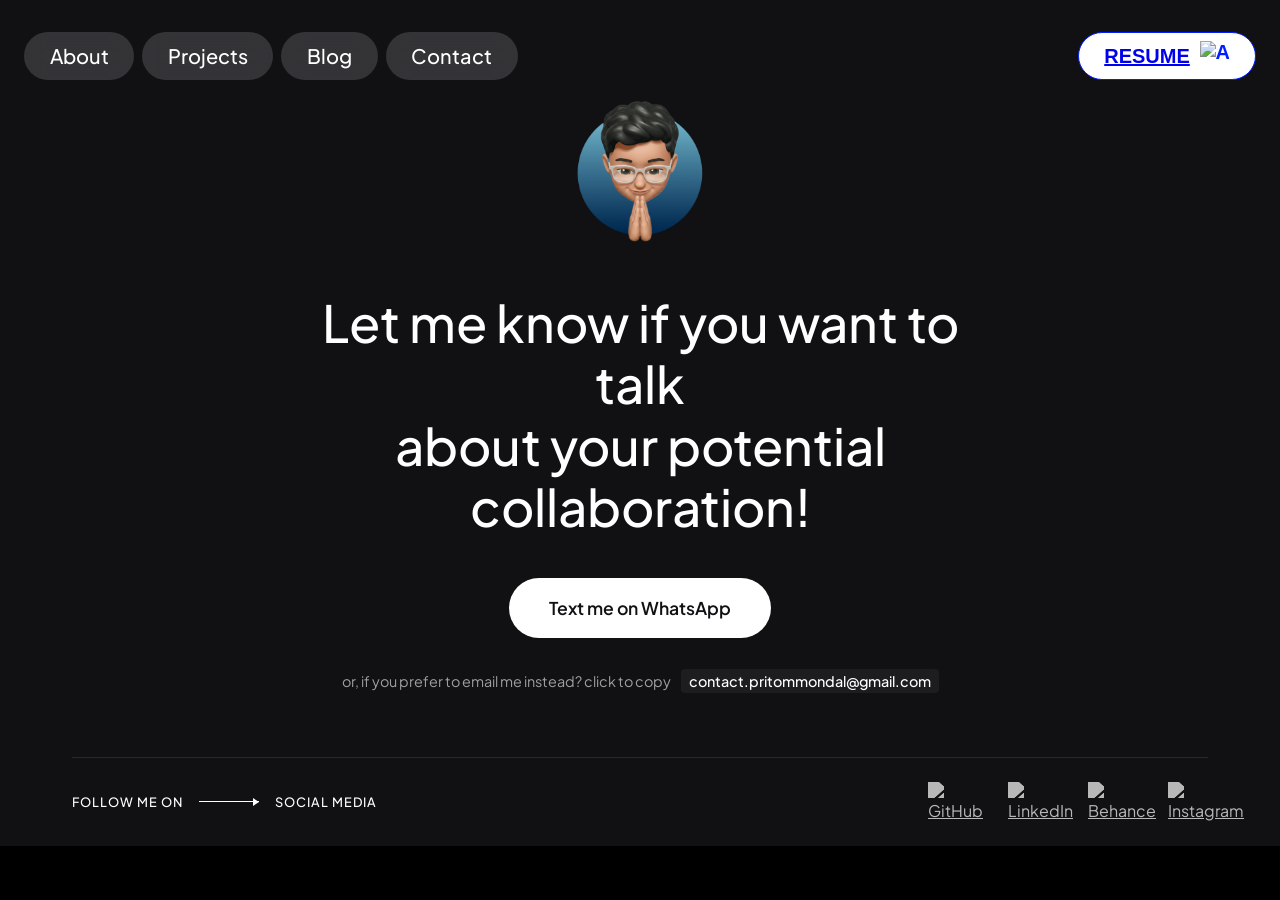
==== contact.html @ 8dbe7147 "real update" ====
<!DOCTYPE html>
<html lang="en">

<head>
    <meta charset="UTF-8">
    <meta name="viewport" content="width=device-width, initial-scale=1.0">
    <title>Contact - Pritom Mondal</title>
    <link rel="stylesheet" href="styles.css">
    <link rel="icon" type="image/png" href="Image/navicon_pritom web-1.png">
</head>

<body>
    <!-- Header with Navigation -->
    <header class="header">
        <div class="header-container">
            <nav class="nav-links">
                <a href="index.html" class="nav-link">About</a>
                <a href="projects.html" class="nav-link">Projects</a>
                <a href="blogs.html" class="nav-link">Blog</a>
                <a href="contact.html" class="nav-link">Contact</a>
            </nav>
            <button class="resume-btn">
                <a href="https://drive.google.com/file/d/1e5-CP3AB7VWY6UyfhyzO1Z9jJcnvUvpZ/view?usp=sharing">RESUME</a>
                <img src="SVG/arrow 2.svg" alt="Arrow" class="resume-icon">
            </button>
        </div>
    </header>

    <footer class="site-footer" id="contact">
        <div class="footer-container">
            <div class="footer-top">
                <img src="Image/namaste image.png" alt="Waving Avatar" class="site-footer-avatar">
                <h2 class="site-footer-title">Let me know if you want to talk<br>about your potential collaboration!
                </h2>
                <a href="https://wa.me/8801518700728?text=Hello%20I%20want%20to%20contact%20you"
                    class="site-footer-cta">
                    Text me on WhatsApp
                </a>
                <p class="site-footer-email-box">
                    or, if you prefer to email me instead? click to copy <span class="site-footer-email"
                        onclick="navigator.clipboard.writeText('contact.pritommondal@gmail.com')">contact.pritommondal@gmail.com</span>
                </p>
            </div>
            <div class="footer-bottom">
                <div class="footer-bottom-left">
                    <span class="follow-text">FOLLOW ME ON</span>
                    <div class="arrow-line-minimal"></div>
                    <span class="social-text">SOCIAL MEDIA</span>
                </div>
                <div class="footer-bottom-right">
                    <a href="https://github.com/PritomMondal05" target="_blank" class="social-icon"><img
                            src="SVG/github.svg" alt="GitHub"></a>
                    <a href="https://www.linkedin.com/in/pritommondal/" target="_blank" class="social-icon"><img
                            src="SVG/linkedin.svg" alt="LinkedIn"></a>
                    <a href="https://www.behance.net/pritommondal" target="_blank" class="social-icon"><img
                            src="SVG/behance.svg" alt="Behance"></a>
                    <a href="https://www.instagram.com/pritommondal_/" target="_blank" class="social-icon"><img
                            src="SVG/instagram.svg" alt="Instagram"></a>
                </div>
            </div>
        </div>
    </footer>

    <script src="script.js"></script>
</body>

</html>
---- styles.css ----
/* CSS Variables */
:root {
    --primary-bg: #000000;
    --secondary-bg: #0A192F;
    --accent-blue: #011eff;
    /* changed from #007BFF */
    --text-white: #FFFFFF;
    --text-gray: #CCCCCC;
    --text-light-gray: #AAAAAA;
    --gradient-bg: linear-gradient(135deg, #0A192F 0%, #000000 100%);
    /* Gallery size variables */
    --gallery-default-height: 200px;
    --gallery-tall-height: 560px;
    --gallery-tall-height-1100: 480px;
    --gallery-tall-height-900: 240px;
    --gallery-top-height: 360px;
    --gallery-top-height-1100: 300px;
    --gallery-top-height-900: 240px;
    --gallery-bottom-height: 160px;
    --gallery-bottom-height-1100: 140px;
    --gallery-bottom-height-900: 240px;
    --gallery-bottom-height-480: 120px;
    --gallery-bottom-width: 70%;
    --gallery-bottom-width-1100: 75%;
    --gallery-bottom-width-900: 100%;
    --gallery-mobile-panel-height: 250px;
    --gallery-grid-mobile-height: 300px;
}

/* Font Face Declarations - Plus Jakarta Sans */
@font-face { font-family: 'Plus Jakarta Sans'; src: url('static fonts/PlusJakartaSans-ExtraLight.ttf') format('truetype'); font-weight: 200; font-style: normal; }
@font-face { font-family: 'Plus Jakarta Sans'; src: url('static fonts/PlusJakartaSans-ExtraLightItalic.ttf') format('truetype'); font-weight: 200; font-style: italic; }
@font-face { font-family: 'Plus Jakarta Sans'; src: url('static fonts/PlusJakartaSans-Light.ttf') format('truetype'); font-weight: 300; font-style: normal; }
@font-face { font-family: 'Plus Jakarta Sans'; src: url('static fonts/PlusJakartaSans-LightItalic.ttf') format('truetype'); font-weight: 300; font-style: italic; }
@font-face { font-family: 'Plus Jakarta Sans'; src: url('static fonts/PlusJakartaSans-Regular.ttf') format('truetype'); font-weight: 400; font-style: normal; }
@font-face { font-family: 'Plus Jakarta Sans'; src: url('static fonts/PlusJakartaSans-Italic.ttf') format('truetype'); font-weight: 400; font-style: italic; }
@font-face { font-family: 'Plus Jakarta Sans'; src: url('static fonts/PlusJakartaSans-Medium.ttf') format('truetype'); font-weight: 500; font-style: normal; }
@font-face { font-family: 'Plus Jakarta Sans'; src: url('static fonts/PlusJakartaSans-MediumItalic.ttf') format('truetype'); font-weight: 500; font-style: italic; }
@font-face { font-family: 'Plus Jakarta Sans'; src: url('static fonts/PlusJakartaSans-SemiBold.ttf') format('truetype'); font-weight: 600; font-style: normal; }
@font-face { font-family: 'Plus Jakarta Sans'; src: url('static fonts/PlusJakartaSans-SemiBoldItalic.ttf') format('truetype'); font-weight: 600; font-style: italic; }
@font-face { font-family: 'Plus Jakarta Sans'; src: url('static fonts/PlusJakartaSans-Bold.ttf') format('truetype'); font-weight: 700; font-style: normal; }
@font-face { font-family: 'Plus Jakarta Sans'; src: url('static fonts/PlusJakartaSans-BoldItalic.ttf') format('truetype'); font-weight: 700; font-style: italic; }
@font-face { font-family: 'Plus Jakarta Sans'; src: url('static fonts/PlusJakartaSans-ExtraBold.ttf') format('truetype'); font-weight: 800; font-style: normal; }
@font-face { font-family: 'Plus Jakarta Sans'; src: url('static fonts/PlusJakartaSans-ExtraBoldItalic.ttf') format('truetype'); font-weight: 800; font-style: italic; }


/* Reset and Base Styles */
* {
    margin: 0;
    padding: 0;
    box-sizing: border-box;
}

html {
    scroll-behavior: smooth;
}

body {
    font-family: 'Plus Jakarta Sans', sans-serif;
    background-color: var(--primary-bg);
    color: var(--text-white);
    line-height: 1.6;
    overflow-x: hidden;
}

/* Header */
.header {
    position: fixed;
    top: 0;
    left: 0;
    right: 0;
    z-index: 1000;
    padding: 2rem 0;
}

.header-container {
    max-width: 1400px;
    margin: 0 auto;
    padding: 0 1.5rem;
    display: flex;
    justify-content: space-between;
    align-items: center;
    width: 100%;
    gap: 2rem;
    flex-wrap: wrap; /* Ensure elements don't get squished unconditionally */
}

.nav-links {
    display: flex;
    gap: 0.5rem;
    align-items: center;
    flex: 1;
    justify-content: flex-start;
    flex-wrap: wrap; /* Allows nav links to wrap onto new lines on small screens */
}

.nav-link {
    color: var(--text-white);
    text-decoration: none;
    padding: 0.5rem 1.6rem;
    border-radius: 25px;
    background-color: rgba(255, 255, 255, 0.15);
    backdrop-filter: blur(10px);
    transition: all 0.3s ease;
    font-weight: 500;
    font-size: 1.25rem;
    white-space: nowrap;
    text-align: center;
}

.nav-link:hover {
    background-color: var(--accent-blue);
    /* replaced rgb(0, 91, 249) */
    transform: translateY(-2px);
}

.resume-btn {
    display: flex;
    align-items: center;
    gap: 0.6rem;
    background-color: var(--text-white);
    border: none;
    color: var(--accent-blue);
    border: 1px solid var(--accent-blue);
    padding: 0.5rem 1.6rem;
    border-radius: 25px;
    cursor: pointer;
    transition: all 0.3s ease;
    font-size: 1.25rem;
    font-weight: 700;
    white-space: nowrap;
    justify-content: center;
    margin-left: auto;
}

.resume-btn:hover {
    background-color: var(--accent-blue);
    /* replaced rgba(0, 93, 249) */
    transform: translateY(-2px);
}

.resume-icon {
    width: 30px;
    height: 30px;
    padding: 0.1px;
}

/* Hero Section */
.hero {
    min-height: 100vh;
    background: url('Image/header gradient BG.png') no-repeat center top;
    background-size: cover;
    display: flex;
    align-items: stretch;
    justify-content: center;
    text-align: center;
    position: relative;
    padding: 8rem 1rem 2rem 1rem;
}

.hero-container {
    max-width: 1200px;
    margin: 0 auto;
    padding: 0 2rem;
    width: 100%;
    display: flex;
    flex-direction: column;
    flex: 1; /* take up available space from .hero */
    justify-content: space-between;
}

/* Hero Content Layout */
.hero-content-wrapper {
    flex: 1;
    display: flex;
    justify-content: space-between;
    align-items: center;
    width: 100%;
    margin-bottom: 2rem;
    position: relative;
    padding-top: 0;
}

.hero-left {
    text-align: left;
    display: flex;
    flex-direction: column;
    gap: 0.5rem;
}

.hero-intro {
    font-size: clamp(2rem, 3.5vw, 3rem);
    font-weight: 400;
    color: var(--text-white);
    margin: 0;
    margin-bottom: 0.5rem;
}

.hero-name {
    font-size: clamp(4.5rem, 10vw, 10rem);
    font-weight: 700;
    line-height: 0.95;
    letter-spacing: -2px;
    margin: 0;
    text-transform: uppercase;
}

.hero-right {
    position: relative;
    width: clamp(350px, 40vw, 550px);
    height: clamp(350px, 40vw, 550px);
    display: flex;
}

.hero-pill {
    position: absolute;
    background-color: var(--text-white);
    color: var(--accent-blue);
    font-weight: 700;
    font-size: clamp(1.2rem, 2vw, 2rem);
    padding: clamp(0.6rem, 1vw, 1rem) clamp(1.5rem, 2.5vw, 2.5rem);
    border-radius: 50px;
    box-shadow: 0 8px 25px rgba(0,0,0,0.15);
    white-space: nowrap;
    z-index: 10;
}

.floating-hero-image {
    position: absolute;
    width: clamp(220px, 28vw, 350px);
    height: auto;
    top: -15%;
    left: -5%;
    z-index: 15;
    pointer-events: none;
    filter: drop-shadow(0 15px 25px rgba(0,0,0,0.2));
}

/* Specific Pill Positioning */
.pill-1 { /* Learner */
    top: 12%;
    left: 60%;
    transform: rotate(-10deg);
}

.pill-2 { /* Developer */
    top: 45%;
    left: 5%;
    transform: rotate(-15deg);
}

.pill-3 { /* Desinger */
    top: 65%;
    left: 42%;
    transform: rotate(0deg);
}

.pill-4 { /* Problem Solver */
    top: 85%;
    left: 15%;
    transform: rotate(0deg);
}


.hero-bottom {
    display: flex;
    align-items: center;
    justify-content: space-between;
    width: 100%;
    max-width: 1200px;
    gap: 2rem;
    padding-top: 2rem;
}

.hero-line {
    flex: 1;
    height: 2px;
    background-color: rgba(255, 255, 255, 0.5);
    /* subtle line */
    margin: 0;
}

.hero-date,
.hero-location {
    font-size: 1.25rem;
    color: var(--text-white);
    font-weight: 300;
    white-space: nowrap;
}

.scroll-down {
    background: transparent;
    border: 1px solid var(--text-white);
    color: var(--text-white);
    width: 32px;
    height: 32px;
    border-radius: 50%;
    cursor: pointer;
    transition: all 0.3s ease;
    display: flex;
    align-items: center;
    justify-content: center;
}

.scroll-down:hover {
    background-color: var(--text-white);
    color: var(--primary-bg);
    transform: translateY(-3px);
}

/* About Section */
.about {
    padding: 1rem 0;
    background-color: var(--primary-bg);
}

.about-container {
    max-width: 1200px;
    margin: 0 auto;
    padding: 0 1rem;
}

.about-content {
    display: grid;
    grid-template-columns: 1fr 1fr;
    gap: 4rem;
    align-items: center;
    padding: 0 1rem;

}

.about-label {
    margin-bottom: 1rem;
}

.label-text {
    color: var(--accent-blue);
    font-size: 1rem;
    font-weight: 500;
    text-transform: uppercase;
    letter-spacing: 1px;
}

.label-underline {
    width: 30px;
    height: 2px;
    background-color: var(--accent-blue);
    margin-top: 0.5rem;
}

.about-title {
    font-size: clamp(2rem, 4vw, 3rem);
    font-weight: 400;
    margin-bottom: 2rem;
    line-height: 1.2;
    color: var(--text-white);
}

.highlight {
    color: var(--text-gray);
    font-weight: 400;
}

.about-description {
    margin-bottom: 1rem;
}

.about-description p {
    color: var(--text-white);
    margin-bottom: 1rem;
    font-size: 1rem;
    line-height: 1.7;
    font-weight: 400;
}

.social-links {
    display: flex;
    gap: 0.01rem;
}

.social-link {
    width: 100px;
    height: 100px;
    border: none;
    border-radius: 0;
    display: flex;
    align-items: center;
    justify-content: center;
    color: var(--text-white);
    text-decoration: none;
    transition: all 0.3s ease;
    background-color: transparent;
    padding: 0;
}

.social-link:hover {
    background-color: transparent;
    transform: translateY(-3px);
}

.social-icon {
    width: 40px;
    height: 40px;
    filter: brightness(0) invert(1);

}

.about-image {
    position: relative;
}

.profile-image {
    width: 100%;
    max-width: 400px;
    border-radius: 12px;
    box-shadow: 0 10px 25px rgba(0, 0, 0, 0.2);
    transition: transform 0.3s ease;
}

.profile-image:hover {
    transform: scale(1.02);
}

.signature {
    position: absolute;
    bottom: -50px;
    right: 100px;
    background: transparent;
    padding: 1rem;
}

.signature-img {
    height: 120px;
    filter: brightness(0) invert(1);
}

/* About Gallery */
.about-gallery {
    display: grid;
    grid-template-columns: repeat(2, 1fr);
    gap: 1rem;
    margin-top: 2rem;
}

.gallery-image {
    position: relative;
    overflow: hidden;
    border-radius: 12px;
    transition: transform 0.3s ease;
}

.gallery-image:hover {
    transform: translateY(-5px);
}

.gallery-img {
    width: 100%;
    height: 200px;
    object-fit: cover;
    border-radius: 12px;
    transition: transform 0.3s ease;
}

.gallery-image:hover .gallery-img {
    transform: scale(1.05);
}

/* Skills Section */
.skills {
    padding: 4rem 0;
    background-color: var(--primary-bg);
    overflow: hidden;
}

/* Navigation Boxes Section */
.navigation-boxes {
    padding: 4rem 0;
    background-color: var(--primary-bg);
}

.nav-boxes-container {
    max-width: 1200px;
    margin: 0 auto;
    padding: 0 2rem;
    display: flex;
    flex-direction: column;
    gap: 1rem;
}

.nav-box {
    display: flex;
    background: #1a1a1a;
    border-radius: 12px;
    overflow: hidden;
    transition: all 0.3s ease;
    cursor: pointer;
    height: 80px;
    text-decoration: none;
}

.nav-box:hover {
    transform: translateY(-2px);
    box-shadow: 0 8px 25px rgba(1, 30, 255, 0.15);
    /* replaced rgba(0,123,255,0.15) */
}

.nav-box.active {
    box-shadow: 0 8px 25px rgba(1, 30, 255, 0.3);
    /* replaced rgba(0,123,255,0.3) */
}

.nav-box-left {
    background: var(--accent-blue);
    display: flex;
    align-items: center;
    padding: 0 1.5rem;
    min-width: 120px;
    flex: 0 0 auto;
}

.nav-box-text {
    color: var(--text-white);
    font-weight: 500;
    font-size: 1.5rem;
    white-space: nowrap;
}

.nav-box-right {
    background: #2a2a2a;
    flex: 1;
    display: flex;
    align-items: center;
    justify-content: flex-end;
    padding: 0 1.5rem;
}

.nav-box-icon {
    width: 32px;
    height: 32px;
    border-radius: 50%;
    display: flex;
    align-items: center;
    justify-content: center;
    background: transparent;
    border: 2px solid var(--text-white);
    color: var(--text-white);
    transition: all 0.3s ease;
}

.nav-box-icon.active {
    background: var(--accent-blue);
    border-color: var(--accent-blue);
    color: var(--text-white);
}

.nav-box:hover .nav-box-icon:not(.active) {
    background: rgba(255, 255, 255, 0.1);
    border-color: var(--accent-blue);
    color: var(--accent-blue);
}

/* Projects Section */
.projects {
    padding: 6rem 0;
    background-color: var(--secondary-bg);
}

.projects-container {
    max-width: 1200px;
    margin: 0 auto;
    padding: 0 2rem;
}

.projects-content {
    display: grid;
    grid-template-columns: repeat(auto-fit, minmax(350px, 1fr));
    gap: 2rem;
    margin-top: 3rem;
}

.project-card {
    background: rgba(255, 255, 255, 0.05);
    border-radius: 16px;
    padding: 2rem;
    border: 1px solid rgba(255, 255, 255, 0.1);
    transition: all 0.3s ease;
    display: flex;
    flex-direction: column;
    justify-content: space-between;
}

.project-card:hover {
    transform: translateY(-5px);
    border-color: var(--accent-blue);
    box-shadow: 0 10px 30px rgba(1, 30, 255, 0.2);
    /* replaced rgba(0,123,255,0.2) */
}

.project-name {
    font-size: 1.5rem;
    font-weight: 500;
    color: var(--text-white);
    margin-bottom: 1rem;
}

.project-description {
    color: var(--text-gray);
    line-height: 1.6;
    margin-bottom: 1.5rem;
    flex-grow: 1;
}

.tech-stack {
    display: flex;
    flex-wrap: wrap;
    gap: 0.5rem;
    margin-bottom: 1.5rem;
}

.tech-tag {
    background: rgba(1, 30, 255, 0.2);
    /* replaced rgba(0,123,255,0.2) */
    color: var(--accent-blue);
    padding: 0.3rem 0.8rem;
    border-radius: 20px;
    font-size: 0.8rem;
    font-weight: 400;
}

.project-link {
    margin-top: auto;
}

.project-btn {
    color: var(--accent-blue);
    text-decoration: none;
    font-weight: 400;
    transition: color 0.3s ease;
}

.project-btn:hover {
    color: var(--text-white);
}

/* Playground Section */
.playground {
    padding: 6rem 0;
    background-color: var(--primary-bg);
}

.playground-container {
    max-width: 1200px;
    margin: 0 auto;
    padding: 0 2rem;
}

.playground-content {
    display: grid;
    grid-template-columns: repeat(auto-fit, minmax(280px, 1fr));
    gap: 2rem;
    margin-top: 3rem;
}

.playground-card {
    background: rgba(255, 255, 255, 0.05);
    border-radius: 16px;
    padding: 2rem;
    border: 1px solid rgba(255, 255, 255, 0.1);
    transition: all 0.3s ease;
    display: flex;
    flex-direction: column;
    justify-content: space-between;
}

.playground-card:hover {
    transform: translateY(-5px);
    border-color: var(--accent-blue);
    box-shadow: 0 10px 30px rgba(1, 30, 255, 0.2);
    /* replaced rgba(0,123,255,0.2) */
}

.playground-name {
    font-size: 1.5rem;
    font-weight: 500;
    color: var(--text-white);
    margin-bottom: 1rem;
}

.playground-description {
    color: var(--text-gray);
    line-height: 1.6;
    margin-bottom: 1.5rem;
    flex-grow: 1;
}

.playground-link {
    margin-top: auto;
}

.playground-btn {
    color: var(--accent-blue);
    text-decoration: none;
    font-weight: 400;
    transition: color 0.3s ease;
}

.playground-btn:hover {
    color: var(--text-white);
}

/* Blogs Section */
.blogs {
    padding: 6rem 0;
    background-color: var(--secondary-bg);
}

.blogs-container {
    max-width: 1200px;
    margin: 0 auto;
    padding: 0 2rem;
}

.blogs-content {
    display: grid;
    grid-template-columns: repeat(auto-fit, minmax(280px, 1fr));
    gap: 2rem;
    margin-top: 3rem;
}

.blog-card {
    background: rgba(17, 17, 20);
    border-radius: 16px;
    padding: 2rem;
    border: 1px solid rgba(255, 255, 255, 0.1);
    transition: all 0.3s ease;
    display: flex;
    flex-direction: column;
    justify-content: space-between;
}

.blog-card:hover {
    transform: translateY(-5px);
    border-color: var(--accent-blue);
    box-shadow: 0 10px 30px rgba(1, 30, 255, 0.2);
    /* replaced rgba(0,123,255,0.2) */
}

.blog-title {
    font-size: 1.5rem;
    font-weight: 600;
    color: var(--text-white);
    margin-bottom: 1rem;
}

.blog-excerpt {
    color: var(--text-gray);
    line-height: 1.6;
    margin-bottom: 1.5rem;
    flex-grow: 1;
}

.blog-meta {
    display: flex;
    gap: 1rem;
    margin-bottom: 1.5rem;
}

.blog-date {
    color: var(--text-light-gray);
    font-size: 0.9rem;
}

.blog-category {
    color: var(--accent-blue);
    font-size: 0.9rem;
    font-weight: 400;
}

.blog-link {
    margin-top: auto;
}

.blog-btn {
    color: var(--accent-blue);
    text-decoration: none;
    font-weight: 400;
    transition: color 0.3s ease;
}

.blog-btn:hover {
    color: var(--text-white);
}

/* Gallery Section */
.gallery {
    padding: 6rem 0;
    background-color: var(--primary-bg);
}

.gallery-container {
    max-width: 1200px;
    margin: 0 auto;
    padding: 0 2rem;
}

.gallery-header {
    display: grid;
    grid-template-columns: 1fr 2fr;
    gap: 4rem;
    align-items: start;
    margin-bottom: 4rem;
}

.gallery-intro {
    margin-bottom: 2rem;
}

.gallery-title {
    font-size: clamp(3rem, 6vw, 4.5rem);
    font-weight: 700;
    color: rgba(255, 255, 255, 0.6);
    /* Grayed out "That's me!" */
    margin-bottom: 0.5rem;
    line-height: 1.1;
}

.gallery-subtitle {
    font-size: clamp(2rem, 4vw, 3rem);
    color: var(--text-white);
    font-weight: 700;
    /* Bolder Impact Designer */
    margin-bottom: 0.2rem;
    line-height: 1.1;
    white-space: nowrap;
}

.gallery-description {
    color: var(--text-white);
    line-height: 2.2;
    font-size: 0.95rem;
    text-align: left;
    max-width: 580px;
    margin-left: auto;
}

.gallery-description p {
    display: inline;
}

/* ===== new gallery layout ===== */
.gallery-grid {
    display: grid;
    grid-template-columns: 1.1fr 0.8fr 1.1fr;
    grid-template-rows: 290px 20px 250px;
    gap: 0 1.25rem;
    align-items: stretch;
    max-width: 1200px;
    margin: 0 auto;
}

/* base image styling */
.gallery-img {
    width: 100%;
    height: 100%;
    object-fit: cover;
    display: block;
    transition: transform 0.35s ease, box-shadow 0.35s ease;
    box-shadow: 0 18px 40px rgba(0, 0, 0, 0.4);
}

.left-img {
    grid-column: 1 / 2;
    grid-row: 1 / 4;
    border-radius: 24px;
}

.top-mid-img {
    grid-column: 2 / 3;
    grid-row: 1 / 2;
    border-radius: 24px;
}

.bottom-mid-img {
    grid-column: 2 / 3;
    grid-row: 3 / 4;
    border-radius: 16px;
}

.right-img {
    grid-column: 3 / 4;
    grid-row: 1 / 4;
    border-radius: 24px;
}

/* hover lift */
.gallery-img:hover {
    transform: translateY(-6px) scale(1.01);
    box-shadow: 0 28px 60px rgba(0, 0, 0, 0.5);
}

/* Responsive */
@media (max-width: 1100px) {

    .left-img,
    .right-img {
        height: 480px;
    }

    .top-mid-img {
        height: 260px;
    }

    .bottom-mid-img {
        height: 200px;
        width: 100%;
    }
}

@media (max-width: 900px) {
    .gallery-grid {
        grid-template-columns: 1fr;
        grid-template-rows: auto auto auto auto;
        gap: 1rem;
    }

    .left-img,
    .right-img,
    .top-mid-img,
    .bottom-mid-img {
        grid-column: 1 / -1;
        grid-row: auto;
        width: 100%;
        height: 300px;
        border-radius: 16px;
    }

    .gallery-header {
        grid-template-columns: 1fr;
        text-align: center;
    }

    .gallery-description {
        text-align: center;
    }
}

/* Site Footer */
.site-footer {
    background-color: #111114;
    color: var(--text-white);
    padding-top: 5rem;
    font-family: inherit;
}

.footer-container {
    max-width: 1200px;
    margin: 0 auto;
    padding: 0 2rem;
}

.footer-top {
    display: flex;
    flex-direction: column;
    align-items: center;
    text-align: center;
    padding-bottom: 4rem;
}

.site-footer-avatar {
    width: 180px;
    height: 180px;
    object-fit: contain;
    margin-bottom: 2rem;
}

.site-footer-title {
    font-size: clamp(2rem, 4vw, 3.5rem);
    font-weight: 500;
    line-height: 1.2;
    margin-bottom: 2.5rem;
    max-width: 700px;
}

.site-footer-cta {
    background-color: var(--text-white);
    color: #111114;
    padding: 1rem 2.5rem;
    border-radius: 50px;
    text-decoration: none;
    font-weight: 600;
    font-size: 1.1rem;
    transition: transform 0.3s ease, box-shadow 0.3s ease;
    margin-bottom: 2rem;
}

.site-footer-cta:hover {
    transform: translateY(-3px);
    box-shadow: 0 10px 20px rgba(255, 255, 255, 0.1);
}

.site-footer-email-box {
    color: rgba(255, 255, 255, 0.6);
    font-size: 0.9rem;
    margin: 0;
}

.site-footer-email {
    color: var(--text-white);
    cursor: pointer;
    font-weight: 500;
    padding: 0.2rem 0.5rem;
    border-radius: 4px;
    background: rgba(255, 255, 255, 0.05);
    transition: background 0.2s ease;
    margin-left: 0.5rem;
}

.site-footer-email:hover {
    background: rgba(255, 255, 255, 0.15);
}

.footer-bottom {
    display: flex;
    justify-content: space-between;
    align-items: center;
    padding: 1.5rem 0;
    border-top: 1px solid rgba(255, 255, 255, 0.1);
    flex-wrap: wrap;
    gap: 1.5rem;
}

.footer-bottom-left {
    display: flex;
    align-items: center;
    gap: 1rem;
    font-size: 0.8rem;
    font-weight: 500;
    letter-spacing: 1px;
}

.arrow-line-minimal {
    width: 60px;
    height: 1px;
    background-color: var(--text-white);
    position: relative;
}

.arrow-line-minimal::after {
    content: '';
    position: absolute;
    right: 0;
    top: -3px;
    border-top: 4px solid transparent;
    border-bottom: 4px solid transparent;
    border-left: 6px solid var(--text-white);
}

.footer-bottom-right {
    display: flex;
    gap: 2.5rem;
    align-items: center;
}

.social-icon img {
    width: 20px;
    height: 20px;
    filter: brightness(0) invert(1);
    opacity: 0.7;
    transition: opacity 0.3s ease, transform 0.3s ease;
}

.social-icon:hover img {
    opacity: 1;
    transform: translateY(-2px);
}

@media (max-width: 768px) {
    .footer-bottom {
        flex-direction: column;
        justify-content: center;
        text-align: center;
    }
}

.skills-container {
    max-width: 100%;
    margin: 0 auto;
    padding: 0;
}

.skills-scroll {
    overflow: hidden;
    white-space: nowrap;
    position: relative;
    width: 100%;
}

.skills-content {
    display: flex;
    animation: scrollLeft 20s linear infinite;
    white-space: nowrap;
}

.skills-text {
    font-size: clamp(2.5rem, 5vw, 4.5rem);
    font-weight: 700;
    color: var(--text-white);
    white-space: nowrap;
    margin: 0;
    padding: 0;
    flex-shrink: 0;
    margin-right: 2rem;
}

@keyframes scrollLeft {
    0% {
        transform: translateX(0%);
    }

    100% {
        transform: translateX(-33.333%);
    }
}

/* Education Section */
.education {
    padding: 6rem 0;
    background-color: var(--primary-bg);
}

.education-container {
    max-width: 1200px;
    margin: 0 auto;
    padding: 0 2rem;
}

/* Work Experience Section */
.experience {
    padding: 6rem 0;
    background-color: var(--primary-bg);
}

.experience-container {
    max-width: 1200px;
    margin: 0 auto;
    padding: 0 2rem;
}

/* Leadership & Extracurriculars Section */
.leadership {
    padding: 6rem 0;
    background-color: var(--primary-bg);
}

.leadership-container {
    max-width: 1200px;
    margin: 0 auto;
    padding: 0 2rem;
}

/* Certification and Recognition Section */
.certifications {
    padding: 6rem 0;
    background: url('Image/Certificate gradient BG.png') no-repeat center center;
    background-size: cover;
    position: relative;
    overflow: hidden;
}

.certifications-container {
    max-width: 1400px;
    margin: 0 auto;
    padding: 0 2rem;
    position: relative;
    z-index: 1;
}

/* Section Headers */
.section-header {
    display: flex;
    align-items: center;
    margin-bottom: 3rem;
    gap: 1rem;
}

.section-underline {
    width: 60px;
    height: 3px;
    background-color: var(--accent-blue);
    border-radius: 2px;
}

.section-title {
    font-size: clamp(2.5rem, 5vw, 4rem);
    font-weight: 700;
    color: var(--text-white);
    margin: 0;
}

/* Education Content */
.education-content {
    display: flex;
    flex-direction: column;
    gap: 1.5rem;
}

.education-card {
    background-color: #111114;
    border-radius: 20px;
    padding: 2rem;
    display: flex;
    justify-content: space-between;
    align-items: flex-start;
    transition: all 0.3s ease;
    border: 1px solid #262626;
}

.education-card:hover {
    transform: translateY(-5px);
    border-color: rgba(0, 123, 255, 0.3);
}

/* Experience Content */
.experience-content {
    display: flex;
    flex-direction: column;
    gap: 1.5rem;
}

.experience-card {
    background-color: #111114;
    border-radius: 20px;
    padding: 2rem;
    display: flex;
    justify-content: space-between;
    align-items: flex-start;
    transition: all 0.3s ease;
    border: 1px solid #262626;
}

.experience-card:hover {
    transform: translateY(-5px);
    border-color: rgba(0, 123, 255, 0.3);
}

/* Leadership Content */
.leadership-content {
    display: flex;
    flex-direction: column;
    gap: 1.5rem;
}

.leadership-card {
    background-color: #111114;
    border-radius: 20px;
    padding: 2rem;
    display: flex;
    justify-content: space-between;
    align-items: flex-start;
    transition: all 0.3s ease;
    border: 1px solid #262626;
}

.leadership-card:hover {
    transform: translateY(-5px);
    border-color: rgba(0, 123, 255, 0.3);
}

/* Card Content */
.card-content {
    flex: 1;
    margin-right: 2rem;
}

.institution-name,
.company-name,
.position-name {
    font-size: 1.5rem;
    font-weight: 500;
    color: var(--text-white);
    margin: 0 0 0.5rem 0;
}

.degree,
.role,
.organization {
    font-size: 1rem;
    color: var(--text-gray);
    margin: 0 0 0.5rem 0;
    font-weight: 400;
}

.gpa {
    font-size: 0.9rem;
    color: var(--text-gray);
    margin: 0;
}

.description {
    font-size: 1rem;
    color: var(--text-gray);
    line-height: 1.6;
    margin: 0.5rem 0 0 0;
}

/* Date Badge */
.date-badge {
    background-color: var(--accent-blue);
    /* replaced rgb(0, 93, 249) */
    color: var(--text-white);
    padding: 0.5rem 1rem;
    border-radius: 20px;
    font-size: 0.9rem;
    font-weight: 500;
    white-space: nowrap;
    flex-shrink: 0;
}




.more-info {
    display: flex;
    align-items: center;
    justify-content: center;
    gap: 1rem;
    margin-top: 2rem;
}

.more-info p {
    color: var(--text-white);
    font-size: 1rem;
    margin: 0;
}

.arrow-line {
    width: 1000px;
    height: 2px;
    background: linear-gradient(90deg, var(--text-white));
}

.arrow-icon {
    width: 50px;
    height: 50px;
    border: 2px solid var(--text-white);
    border-radius: 50%;
    display: flex;
    align-items: center;
    justify-content: center;
    color: var(--text-white);
    font-size: 1rem;
    transition: all 0.3s ease;
}

.arrow-icon:hover {
    background-color: var(--text-white);
    color: var(--primary-bg);
    transform: scale(1.1);
}

/* Responsive Design */
@media (max-width: 768px) {
    .resume-btn { margin: 0; width: 100%; max-width: 200px; padding: 0.5rem 1.5rem; justify-content: center; }
    .nav-link { font-size: 1.1rem; padding: 0.4rem 1.2rem; }
    .hero-pill {
    position: absolute;
    background-color: var(--text-white);
    color: var(--accent-blue);
    font-weight: 700;
    font-size: clamp(1.1rem, 2vw, 1.5rem);
    padding: 0.5rem 1.6rem;
    border-radius: 50px;
    box-shadow: 0 8px 25px rgba(0,0,0,0.15);
    white-space: nowrap;
}
}

/* Project Showcase Layout */
.project-showcase {
    width: 100%;
    min-height: 100vh;
    background-color: #111111;
    position: relative;
    overflow: hidden;
    padding-top: 100px; /* offset for header */
}

.project-slider-container {
    width: 100%;
    height: calc(100vh - 100px);
    position: relative;
}

.project-slide {
    position: absolute;
    top: 0;
    left: 0;
    width: 100%;
    height: 100%;
    display: flex;
    opacity: 0;
    visibility: hidden;
    z-index: 1;
}

.project-slide.active {
    opacity: 1;
    visibility: visible;
    z-index: 2;
}

.project-visuals {
    flex: 0 0 50%;
    position: relative;
    padding: 2rem;
    display: flex;
    align-items: center;
    justify-content: center;
    background-color: #000;
}

.visual-grid-placeholder {
    width: 90%;
    height: 80%;
    border-radius: 20px;
    overflow: hidden;
    background: #222;
}

.mockup-img {
    width: 100%;
    height: 100%;
    object-fit: contain;
}

.slide-counter {
    position: absolute;
    bottom: 2rem;
    left: 2rem;
    font-size: 3rem;
    font-weight: 700;
    color: var(--text-white);
    background: #000;
    padding: 1rem;
}

.project-details {
    flex: 0 0 50%;
    padding: 3rem 4rem;
    display: flex;
    flex-direction: column;
    justify-content: center;
}

.project-meta {
    display: flex;
    gap: 3rem;
    margin-bottom: 2rem;
}

.meta-item {
    display: flex;
    flex-direction: column;
    gap: 0.5rem;
}

.meta-label {
    font-size: 0.8rem;
    color: var(--text-gray);
    letter-spacing: 1px;
}

.meta-value {
    font-size: 0.9rem;
    color: var(--text-white);
    font-weight: 600;
    text-decoration: none;
}

.project-brand {
    display: flex;
    align-items: center;
    gap: 1rem;
    margin-bottom: 1.5rem;
}

.brand-logo {
    width: 40px;
    height: 40px;
    object-fit: contain;
}

.project-brand span {
    font-size: 1.2rem;
    font-weight: 700;
    color: var(--text-white);
}

.project-heading {
    font-size: clamp(2rem, 3.5vw, 4rem);
    font-weight: 600;
    line-height: 1.2;
    margin-bottom: 2rem;
    color: var(--text-white);
}

.project-tags {
    display: flex;
    flex-wrap: wrap;
    gap: 1rem;
    margin-bottom: 2rem;
}

.tag-outline {
    border: 1px solid rgba(255, 255, 255, 0.3);
    padding: 0.5rem 1.5rem;
    border-radius: 50px;
    font-size: 0.9rem;
    color: var(--text-white);
    transition: all 0.3s ease;
}

.tag-outline:hover {
    background-color: var(--text-white);
    color: #111111;
}

.project-desc {
    font-size: 1.1rem;
    line-height: 1.6;
    color: var(--text-gray);
    max-width: 90%;
}

.slider-controls {
    position: absolute;
    bottom: 2rem;
    right: 4rem;
    display: flex;
    gap: 1rem;
    z-index: 10;
}

.slider-btn {
    width: 50px;
    height: 50px;
    border-radius: 50%;
    background: transparent;
    border: 1px solid rgba(255, 255, 255, 0.3);
    color: var(--text-white);
    display: flex;
    align-items: center;
    justify-content: center;
    cursor: pointer;
    transition: all 0.3s ease;
}

.slider-btn:hover {
    background: var(--text-white);
    color: #111111;
}

@media (max-width: 992px) {
    .project-slide {
        flex-direction: column;
    }
    
    .project-visuals, .project-details {
        flex: 0 0 auto;
        width: 100%;
        height: 50%;
    }

    .project-details {
        padding: 2rem;
    }
    
    .slide-counter {
        display: none;
    }

    .slider-controls {
        bottom: 1rem;
        right: 1rem;
    }
}

/* Services Section (White Background) */
.skills-section {
    padding: 8rem 0;
    background-color: #FFFFFF;
    color: #111111;
    text-align: center;
}

.skills-container {
    max-width: 1200px;
    margin: 0 auto;
    padding: 0 2rem;
}

.services-subtitle {
    font-size: 1rem;
    font-weight: 700;
    text-transform: uppercase;
    letter-spacing: 2px;
    background: linear-gradient(90deg, #A855F7, #EC4899, #F97316);
    -webkit-background-clip: text;
    -webkit-text-fill-color: transparent;
    margin-bottom: 1.5rem;
    display: inline-block;
}

.skills-title {
    font-size: clamp(2.5rem, 4vw, 3.5rem);
    font-weight: 700;
    line-height: 1.2;
    margin-bottom: 5rem;
    color: #111111;
    max-width: 800px;
    margin-left: auto;
    margin-right: auto;
}

.services-content {
    display: grid;
    grid-template-columns: repeat(auto-fit, minmax(300px, 1fr));
    gap: 4rem;
    text-align: left;
}

.service-column {
    display: flex;
    flex-direction: column;
    align-items: flex-start;
}

.service-icon {
    width: 48px;
    height: 48px;
    margin-bottom: 2rem;
}

.service-heading {
    font-size: 1.5rem;
    font-weight: 700;
    margin-bottom: 1rem;
    color: #111111;
}

.service-desc {
    font-size: 1rem;
    line-height: 1.6;
    color: #555555;
    margin-bottom: 2rem;
}

.service-list {
    list-style: none;
    padding: 0;
    margin: 0;
    display: flex;
    flex-direction: column;
    gap: 1rem;
}

.service-list li {
    font-size: 1rem;
    font-weight: 600;
    color: #111111;
    display: flex;
    align-items: center;
    gap: 0.75rem;
}

.service-list li::before {
    content: "•";
    color: #111111;
    font-size: 1.5rem;
    line-height: 1;
}

.apps-grid {
    display: grid;
    grid-template-columns: repeat(4, 1fr);
    gap: 1rem;
    width: 100%;
}

.app-icon {
    width: 40px;
    height: 40px;
    border-radius: 8px;
    background-color: #F3F4F6;
    display: flex;
    align-items: center;
    justify-content: center;
    padding: 8px;
    transition: transform 0.2s ease;
}

.app-icon:hover {
    transform: translateY(-3px);
}

.app-icon img {
    width: 100%;
    height: 100%;
    object-fit: contain;
}


/* Skill Cards for Services Section */
.skill-card {
    background-color: #F8F9FA;
    border: 1px solid #EAEAEA;
    border-radius: 20px;
    padding: 2rem;
    transition: all 0.3s ease;
    margin-bottom: 2rem;
}

.skill-card:last-child {
    margin-bottom: 0;
}

.skill-card:hover {
    transform: translateY(-5px);
    border-color: rgba(0, 123, 255, 0.3);
    box-shadow: 0 10px 30px rgba(0, 0, 0, 0.05);
}

.skill-card .card-content {
    display: flex;
    flex-direction: column;
}

/* Adjustments for the inner content of skill cards */
.skill-card .service-heading {
    font-size: 1.25rem;
    margin-bottom: 0.5rem;
    color: #111111;
}

.skill-card .service-desc {
    font-size: 1rem;
    line-height: 1.6;
    margin-bottom: 0;
    color: #444444;
}


/* Floating Images for Sections */
.relative-container {
    position: relative;
}

.section-floating-img {
    position: absolute;
    width: clamp(150px, 20vw, 250px);
    height: auto;
    z-index: 15;
    pointer-events: none;
    filter: drop-shadow(0 15px 25px rgba(0,0,0,0.2));
}

.float-edu-right {
    top: 20%;
    right: -10%;
}

.float-exp-left {
    top: 40%;
    left: -15%;
}

.float-lead-right {
    top: -60px;
    right: -5%;
}

.float-gallery-right {
    position: absolute;
    top: -30px;
    right: -140px;
    width: clamp(100px, 15vw, 180px);
}

@media (max-width: 992px) {
    .section-floating-img {
        display: none; /* Hide floating images on mobile to prevent overlapping */
    }
}

.float-skills-tl,
.float-skills-tr,
.float-skills-br {
    width: clamp(100px, 12vw, 150px);
}

.float-skills-tl {
    top: -10%;
    left: -5%;
}

.float-skills-tr {
    top: -5%;
    right: -5%;
}

.float-skills-br {
    bottom: -10%;
    right: -5%;
}
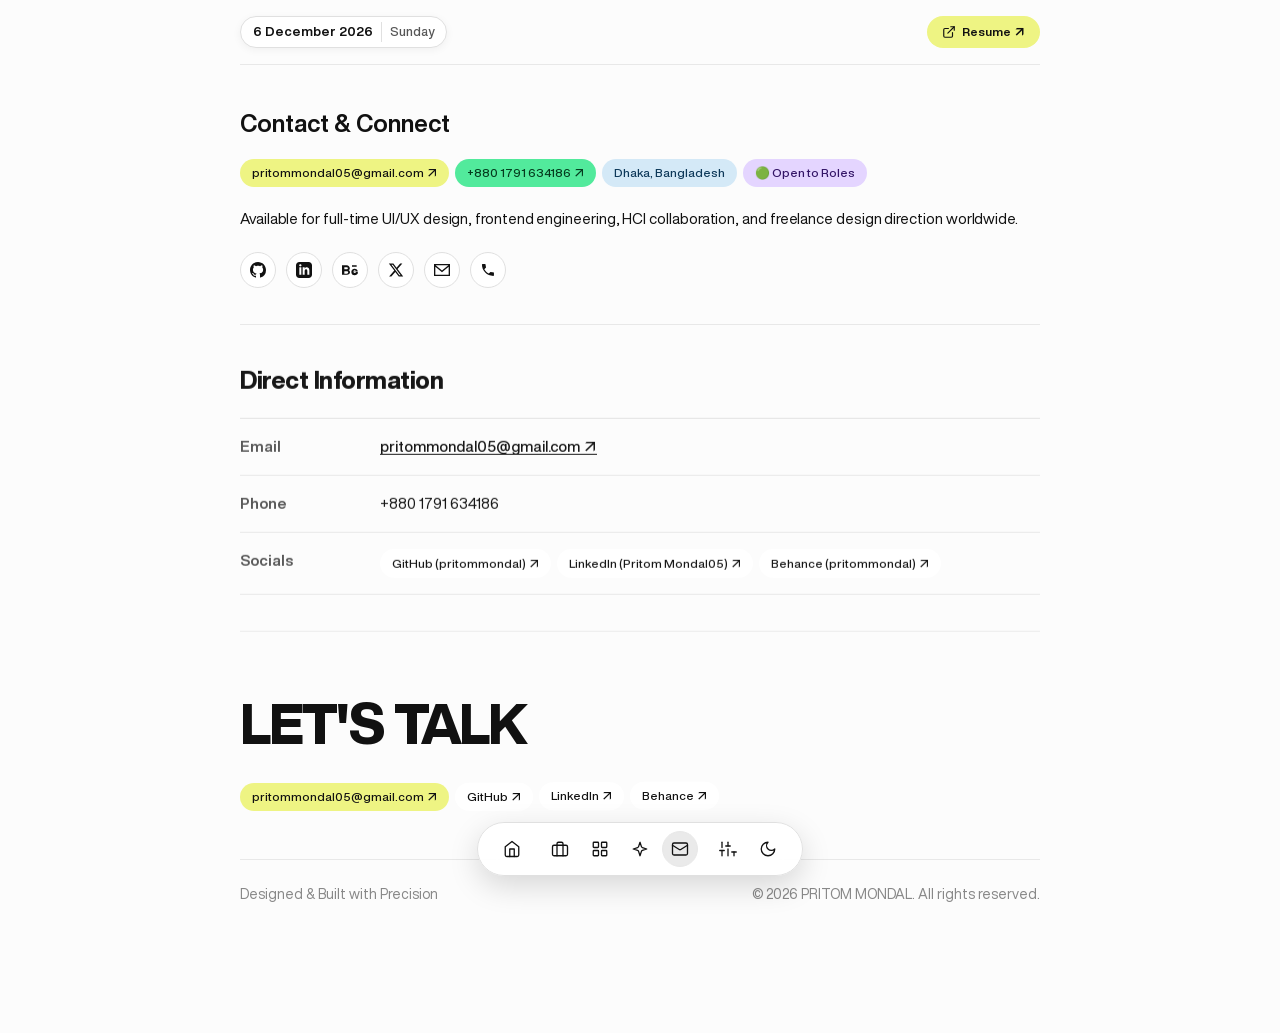
==== commit bc378cf4: "feat: add experience, projects, services, and contact pages while updating site navigation and base " ====
--- a/contact.html
+++ b/contact.html
@@ -1,67 +1,198 @@
 <!DOCTYPE html>
 <html lang="en">
+<head>
+  <meta charset="UTF-8">
+  <meta name="viewport" content="width=device-width, initial-scale=1.0">
+  <title>Contact — Pritom Mondal</title>
+  <meta name="description" content="Get in touch with Pritom Mondal — UI/UX Designer, Web Developer, and HCI Researcher based in Dhaka, Bangladesh. Available for freelance & full-time roles.">
+  <link rel="stylesheet" href="styles.css">
+  <link rel="icon" href="pm navicon.png" type="image/png">
+  <script src="https://cdnjs.cloudflare.com/ajax/libs/gsap/3.12.5/gsap.min.js"></script>
+</head>
+<body>
 
-<head>
-    <meta charset="UTF-8">
-    <meta name="viewport" content="width=device-width, initial-scale=1.0">
-    <title>Contact - Pritom Mondal</title>
-    <link rel="stylesheet" href="styles.css">
-    <link rel="icon" type="image/png" href="Image/navicon_pritom web-1.png">
-</head>
-
-<body>
-    <!-- Header with Navigation -->
-    <header class="header">
-        <div class="header-container">
-            <nav class="nav-links">
-                <a href="index.html" class="nav-link">About</a>
-                <a href="projects.html" class="nav-link">Projects</a>
-                <a href="blogs.html" class="nav-link">Blog</a>
-                <a href="contact.html" class="nav-link">Contact</a>
-            </nav>
-            <button class="resume-btn">
-                <a href="https://drive.google.com/file/d/1e5-CP3AB7VWY6UyfhyzO1Z9jJcnvUvpZ/view?usp=sharing">RESUME</a>
-                <img src="SVG/arrow 2.svg" alt="Arrow" class="resume-icon">
-            </button>
+  <main class="container">
+    
+    <!-- Top Bar: Today's Real-time Date & Download Resume Button -->
+    <header class="top-header-bar">
+      <div class="top-left-group">
+        <div class="date-badge">
+          <span class="date-text">28 July 2026</span>
+          <span class="date-day">Tuesday</span>
         </div>
+      </div>
+      <a href="https://drive.google.com/file/d/1e5-CP3AB7VWY6UyfhyzO1Z9jJcnvUvpZ/view" target="_blank" class="resume-download-btn" title="View Resume (Google Drive)">
+        <svg viewBox="0 0 24 24" fill="none" stroke="currentColor" stroke-width="2" stroke-linecap="round" stroke-linejoin="round" style="width: 14px; height: 14px;"><path d="M18 13v6a2 2 0 0 1-2 2H5a2 2 0 0 1-2-2V8a2 2 0 0 1 2-2h6"/><polyline points="15 3 21 3 21 9"/><line x1="10" x2="21" y1="14" y2="3"/></svg>
+        <span>Resume ↗</span>
+      </a>
     </header>
 
-    <footer class="site-footer" id="contact">
-        <div class="footer-container">
-            <div class="footer-top">
-                <img src="Image/namaste image.png" alt="Waving Avatar" class="site-footer-avatar">
-                <h2 class="site-footer-title">Let me know if you want to talk<br>about your potential collaboration!
-                </h2>
-                <a href="https://wa.me/8801518700728?text=Hello%20I%20want%20to%20contact%20you"
-                    class="site-footer-cta">
-                    Text me on WhatsApp
-                </a>
-                <p class="site-footer-email-box">
-                    or, if you prefer to email me instead? click to copy <span class="site-footer-email"
-                        onclick="navigator.clipboard.writeText('contact.pritommondal@gmail.com')">contact.pritommondal@gmail.com</span>
-                </p>
-            </div>
-            <div class="footer-bottom">
-                <div class="footer-bottom-left">
-                    <span class="follow-text">FOLLOW ME ON</span>
-                    <div class="arrow-line-minimal"></div>
-                    <span class="social-text">SOCIAL MEDIA</span>
-                </div>
-                <div class="footer-bottom-right">
-                    <a href="https://github.com/PritomMondal05" target="_blank" class="social-icon"><img
-                            src="SVG/github.svg" alt="GitHub"></a>
-                    <a href="https://www.linkedin.com/in/pritommondal/" target="_blank" class="social-icon"><img
-                            src="SVG/linkedin.svg" alt="LinkedIn"></a>
-                    <a href="https://www.behance.net/pritommondal" target="_blank" class="social-icon"><img
-                            src="SVG/behance.svg" alt="Behance"></a>
-                    <a href="https://www.instagram.com/pritommondal_/" target="_blank" class="social-icon"><img
-                            src="SVG/instagram.svg" alt="Instagram"></a>
-                </div>
-            </div>
-        </div>
+    <!-- Page Header -->
+    <section class="hero-section">
+      <h1 class="hero-title">Contact & Connect</h1>
+      <div class="pill-group">
+        <a href="mailto:pritommondal05@gmail.com" class="pill pill-yellow">pritommondal05@gmail.com ↗</a>
+        <a href="tel:+8801791634186" class="pill pill-green">+880 1791 634186 ↗</a>
+        <span class="pill pill-blue">Dhaka, Bangladesh</span>
+        <span class="pill pill-purple">🟢 Open to Roles</span>
+      </div>
+      <p class="bio-text">
+        Available for full-time UI/UX design, frontend engineering, HCI collaboration, and freelance design direction worldwide.
+      </p>
+
+      <!-- Social Links (Icons Only) -->
+      <div class="social-icons-row">
+        <a href="https://github.com/pritommondal" target="_blank" class="social-icon-btn" aria-label="GitHub" title="GitHub (pritommondal)">
+          <svg viewBox="0 0 24 24"><path d="M12 0C5.37 0 0 5.37 0 12c0 5.31 3.435 9.795 8.205 11.385.6.105.825-.255.825-.57 0-.285-.015-1.23-.015-2.235-3.015.555-3.795-.735-4.035-1.41-.135-.345-.72-1.41-1.23-1.695-.42-.225-1.02-.78-.015-.795.945-.015 1.62.87 1.845 1.23 1.08 1.815 2.805 1.305 3.495.99.105-.78.42-1.305.765-1.605-2.67-.3-5.46-1.335-5.46-5.925 0-1.305.465-2.385 1.23-3.225-.12-.3-.54-1.53.12-3.18 0 0 1.005-.315 3.3 1.23.96-.27 1.98-.405 3-.405s2.04.135 3 .405c2.295-1.56 3.3-1.23 3.3-1.23.66 1.65.24 2.88.12 3.18.765.84 1.23 1.905 1.23 3.225 0 4.605-2.805 5.625-5.475 5.925.435.375.81 1.095.81 2.22 0 1.605-.015 2.895-.015 3.3 0 .315.225.69.825.57A12.02 12.02 0 0024 12c0-6.63-5.37-12-12-12z"/></svg>
+        </a>
+        <a href="https://linkedin.com/in/pritommondal05" target="_blank" class="social-icon-btn" aria-label="LinkedIn" title="LinkedIn (Pritom Mondal05)">
+          <svg viewBox="0 0 24 24"><path d="M19 0h-14c-2.761 0-5 2.239-5 5v14c0 2.761 2.239 5 5 5h14c2.762 0 5-2.239 5-5v-14c0-2.761-2.238-5-5-5zm-11 19h-3v-11h3v11zm-1.5-12.268c-.966 0-1.75-.79-1.75-1.764s.784-1.764 1.75-1.764 1.75.79 1.75 1.764-.783 1.764-1.75 1.764zm13.5 12.268h-3v-5.604c0-3.368-4-3.113-4 0v5.604h-3v-11h3v1.765c1.396-2.586 7-2.777 7 2.476v6.759z"/></svg>
+        </a>
+        <a href="https://behance.net/pritommondal" target="_blank" class="social-icon-btn" aria-label="Behance" title="Behance (pritommondal)">
+          <svg viewBox="0 0 24 24"><path d="M22 7h-7v-2h7v2zm1.726 10c-.442 1.297-2.029 3-4.726 3-3.101 0-5-2.102-5-5 0-2.82 1.869-5 4.869-5 2.926 0 4.67 1.867 4.908 4.385h-6.726c.071 1.096.791 1.932 2.051 1.932.96 0 1.547-.463 1.821-1.317h2.803zm-4.743-4.523c-.975 0-1.637.584-1.777 1.458h3.535c-.097-.864-.741-1.458-1.758-1.458zm-11.983-7.477h-7v14h7.5c2.404 0 4.5-1.109 4.5-3.5 0-1.544-.82-2.584-1.92-3.084 1.157-.591 1.67-1.603 1.67-2.791 0-2.316-2.083-4.625-4.75-4.625zm-3.5 3h3.5c1.042 0 1.75.642 1.75 1.5s-.708 1.5-1.75 1.5h-3.5v-3zm0 6h3.75c1.192 0 2 .75 2 1.75s-.808 1.75-2 1.75h-3.75v-3.5z"/></svg>
+        </a>
+        <a href="https://twitter.com/pritommondal" target="_blank" class="social-icon-btn" aria-label="Twitter / X" title="Twitter / X (@pritommondal)">
+          <svg viewBox="0 0 24 24"><path d="M18.244 2.25h3.308l-7.227 8.26 8.502 11.24H16.17l-5.214-6.817L4.99 21.75H1.68l7.73-8.835L1.254 2.25H8.08l4.713 6.231zm-1.161 17.52h1.833L7.084 4.126H5.117z"/></svg>
+        </a>
+        <a href="mailto:pritommondal05@gmail.com" class="social-icon-btn" aria-label="Email" title="Email (pritommondal05@gmail.com)">
+          <svg viewBox="0 0 24 24"><path d="M0 3v18h24v-18h-24zm21.518 2l-9.518 7.713-9.518-7.713h19.036zm-19.518 14v-11.817l10 8.104 10-8.104v11.817h-20z"/></svg>
+        </a>
+        <a href="tel:+8801791634186" class="social-icon-btn" aria-label="Phone" title="Phone (+880 1791 634186)">
+          <svg viewBox="0 0 24 24"><path d="M20 15.5c-1.2 0-2.4-.2-3.6-.6-.4-.1-.8 0-1.1.3l-2.2 2.2c-2.8-1.4-5.1-3.8-6.6-6.6l2.2-2.2c.3-.3.4-.7.3-1.1-.4-1.2-.6-2.4-.6-3.6 0-.6-.5-1-1-1h-3.5c-.6 0-1 .5-1 1 0 9.4 7.6 17 17 17 .6 0 1-.5 1-1v-3.5c0-.5-.5-1-1-1z"/></svg>
+        </a>
+      </div>
+    </section>
+
+    <!-- Direct Contact Details -->
+    <section class="section">
+      <div class="section-header">
+        <h2 class="section-title">Direct Information</h2>
+      </div>
+
+      <table class="brutalist-table">
+        <tbody>
+          <tr>
+            <td class="table-label">Email</td>
+            <td class="table-value">
+              <a href="mailto:pritommondal05@gmail.com" class="project-url-link">pritommondal05@gmail.com ↗</a>
+            </td>
+          </tr>
+          <tr>
+            <td class="table-label">Phone</td>
+            <td class="table-value">+880 1791 634186</td>
+          </tr>
+          <tr>
+            <td class="table-label">Socials</td>
+            <td class="table-value">
+              <div class="pill-group" style="margin-bottom: 0;">
+                <a href="https://github.com/pritommondal" target="_blank" class="pill pill-default">GitHub (pritommondal) ↗</a>
+                <a href="https://linkedin.com/in/pritommondal05" target="_blank" class="pill pill-default">LinkedIn (Pritom Mondal05) ↗</a>
+                <a href="https://behance.net/pritommondal" target="_blank" class="pill pill-default">Behance (pritommondal) ↗</a>
+              </div>
+            </td>
+          </tr>
+        </tbody>
+      </table>
+    </section>
+
+    <!-- Footer / Contact Section -->
+    <footer class="footer" id="contact">
+      <h2 class="footer-headline">LET'S TALK</h2>
+      
+      <div class="pill-group">
+        <a href="mailto:pritommondal05@gmail.com" class="pill pill-yellow">pritommondal05@gmail.com ↗</a>
+        <a href="https://github.com/pritommondal" target="_blank" class="pill pill-default">GitHub ↗</a>
+        <a href="https://linkedin.com/in/pritommondal05" target="_blank" class="pill pill-default">LinkedIn ↗</a>
+        <a href="https://behance.net/pritommondal" target="_blank" class="pill pill-default">Behance ↗</a>
+      </div>
+
+      <div class="footer-bottom">
+        <span>Designed & Built with Precision</span>
+        <span>© 2026 PRITOM MONDAL. All rights reserved.</span>
+      </div>
     </footer>
 
-    <script src="script.js"></script>
+  </main>
+
+  <!-- Floating Dock Pill Navigation Bar -->
+  <header class="navbar-wrapper">
+    <nav class="navbar">
+      <!-- Home Icon -->
+      <a href="index.html" class="nav-icon-link" aria-label="Home" title="Home">
+        <svg viewBox="0 0 24 24" fill="none" stroke="currentColor" stroke-width="1.75" stroke-linecap="round" stroke-linejoin="round"><path d="m3 9 9-7 9 7v11a2 2 0 0 1-2 2H5a2 2 0 0 1-2-2z"/><polyline points="9 22 9 12 15 12 15 22"/></svg>
+      </a>
+
+      <!-- Icon-Only Nav Bar Links (Outline SVGs) -->
+      <ul class="nav-links" id="nav-links" style="display: flex; gap: 4px;">
+        <li>
+          <a href="experience.html" class="nav-icon-link" aria-label="Experience" title="Experience">
+            <svg viewBox="0 0 24 24" fill="none" stroke="currentColor" stroke-width="1.75" stroke-linecap="round" stroke-linejoin="round"><rect width="20" height="14" x="2" y="7" rx="2" ry="2"/><path d="M16 21V5a2 2 0 0 0-2-2h-4a2 2 0 0 0-2 2v16"/></svg>
+          </a>
+        </li>
+        <li>
+          <a href="projects.html" class="nav-icon-link" aria-label="Projects" title="Projects">
+            <svg viewBox="0 0 24 24" fill="none" stroke="currentColor" stroke-width="1.75" stroke-linecap="round" stroke-linejoin="round"><rect width="7" height="7" x="3" y="3" rx="1"/><rect width="7" height="7" x="14" y="3" rx="1"/><rect width="7" height="7" x="14" y="14" rx="1"/><rect width="7" height="7" x="3" y="14" rx="1"/></svg>
+          </a>
+        </li>
+        <li>
+          <a href="services.html" class="nav-icon-link" aria-label="Services" title="Services">
+            <svg viewBox="0 0 24 24" fill="none" stroke="currentColor" stroke-width="1.75" stroke-linecap="round" stroke-linejoin="round"><path d="m12 3-1.912 5.813a2 2 0 0 1-1.275 1.275L3 12l5.813 1.912a2 2 0 0 1 1.275 1.275L12 21l1.912-5.813a2 2 0 0 1 1.275-1.275L21 12l-5.813-1.912a2 2 0 0 1-1.275-1.275L12 3Z"/></svg>
+          </a>
+        </li>
+        <li>
+          <a href="contact.html" class="nav-icon-link active" aria-label="Contact" title="Contact">
+            <svg viewBox="0 0 24 24" fill="none" stroke="currentColor" stroke-width="1.75" stroke-linecap="round" stroke-linejoin="round"><rect width="20" height="16" x="2" y="4" rx="2"/><path d="m22 7-8.97 5.7a1.94 1.94 0 0 1-2.06 0L2 7"/></svg>
+          </a>
+        </li>
+      </ul>
+
+      <div style="display: flex; align-items: center; gap: 4px;">
+        <!-- Display & Accessibility Controls Icon Button -->
+        <button class="nav-icon-btn" id="a11y-toggle-btn" aria-label="Display & Accessibility Controls" title="Display & Accessibility Controls">
+          <svg viewBox="0 0 24 24" fill="none" stroke="currentColor" stroke-width="1.75" stroke-linecap="round" stroke-linejoin="round"><line x1="4" x2="4" y1="21" y2="14"/><line x1="4" x2="4" y1="10" y2="3"/><line x1="12" x2="12" y1="21" y2="12"/><line x1="12" x2="12" y1="8" y2="3"/><line x1="20" x2="20" y1="21" y2="16"/><line x1="1" x2="7" y1="14" y2="14"/><line x1="9" x2="15" y1="8" y2="8"/><line x1="17" x2="23" y1="16" y2="16"/></svg>
+        </button>
+
+        <!-- Dark/Light Theme Toggle Icon Button -->
+        <button class="nav-icon-btn" id="theme-toggle" aria-label="Toggle Theme" title="Toggle Light / Dark Mode">
+          <svg viewBox="0 0 24 24" fill="none" stroke="currentColor" stroke-width="1.75" stroke-linecap="round" stroke-linejoin="round"><path d="M12 3a6 6 0 0 0 9 9 9 9 0 1 1-9-9Z"/></svg>
+        </button>
+      </div>
+    </nav>
+  </header>
+
+  <!-- Accessibility & Display Controls Popover Card -->
+  <div class="a11y-popover" id="a11y-popover">
+    <div class="a11y-header">
+      <span>Display & Accessibility</span>
+      <button class="a11y-close-btn" id="a11y-close">✕</button>
+    </div>
+
+    <!-- Font Size Options -->
+    <div class="a11y-group">
+      <label class="a11y-label">Text Size</label>
+      <div class="a11y-btn-trio">
+        <button class="a11y-btn active" data-size="default">Default</button>
+        <button class="a11y-btn" data-size="large">Large</button>
+        <button class="a11y-btn" data-size="xlarge">Extra Large</button>
+      </div>
+    </div>
+
+    <!-- Underline Headings Toggle -->
+    <div class="a11y-group a11y-row-toggle">
+      <label class="a11y-label" for="underline-toggle">Underline Headings</label>
+      <input type="checkbox" id="underline-toggle" class="a11y-checkbox">
+    </div>
+
+    <!-- High Contrast Toggle -->
+    <div class="a11y-group a11y-row-toggle">
+      <label class="a11y-label" for="highcontrast-toggle">High Contrast Mode</label>
+      <input type="checkbox" id="highcontrast-toggle" class="a11y-checkbox">
+    </div>
+  </div>
+
+  <!-- Scroll To Top Button -->
+  <button class="scroll-top-btn" id="scroll-top-btn" aria-label="Scroll back to top">↑</button>
+
+  <script src="app.js"></script>
 </body>
-
-</html>+</html>
--- a/styles.css
+++ b/styles.css
@@ -1,1814 +1,1239 @@
-/* CSS Variables */
+/* Portfolio CSS - Joshua Kaplan Inspired UI Style with Dark Mode Support */
+@import url('./Font/stylesheet.css');
+
 :root {
-    --primary-bg: #000000;
-    --secondary-bg: #0A192F;
-    --accent-blue: #011eff;
-    /* changed from #007BFF */
-    --text-white: #FFFFFF;
-    --text-gray: #CCCCCC;
-    --text-light-gray: #AAAAAA;
-    --gradient-bg: linear-gradient(135deg, #0A192F 0%, #000000 100%);
-    /* Gallery size variables */
-    --gallery-default-height: 200px;
-    --gallery-tall-height: 560px;
-    --gallery-tall-height-1100: 480px;
-    --gallery-tall-height-900: 240px;
-    --gallery-top-height: 360px;
-    --gallery-top-height-1100: 300px;
-    --gallery-top-height-900: 240px;
-    --gallery-bottom-height: 160px;
-    --gallery-bottom-height-1100: 140px;
-    --gallery-bottom-height-900: 240px;
-    --gallery-bottom-height-480: 120px;
-    --gallery-bottom-width: 70%;
-    --gallery-bottom-width-1100: 75%;
-    --gallery-bottom-width-900: 100%;
-    --gallery-mobile-panel-height: 250px;
-    --gallery-grid-mobile-height: 300px;
-}
-
-/* Font Face Declarations - Plus Jakarta Sans */
-@font-face { font-family: 'Plus Jakarta Sans'; src: url('static fonts/PlusJakartaSans-ExtraLight.ttf') format('truetype'); font-weight: 200; font-style: normal; }
-@font-face { font-family: 'Plus Jakarta Sans'; src: url('static fonts/PlusJakartaSans-ExtraLightItalic.ttf') format('truetype'); font-weight: 200; font-style: italic; }
-@font-face { font-family: 'Plus Jakarta Sans'; src: url('static fonts/PlusJakartaSans-Light.ttf') format('truetype'); font-weight: 300; font-style: normal; }
-@font-face { font-family: 'Plus Jakarta Sans'; src: url('static fonts/PlusJakartaSans-LightItalic.ttf') format('truetype'); font-weight: 300; font-style: italic; }
-@font-face { font-family: 'Plus Jakarta Sans'; src: url('static fonts/PlusJakartaSans-Regular.ttf') format('truetype'); font-weight: 400; font-style: normal; }
-@font-face { font-family: 'Plus Jakarta Sans'; src: url('static fonts/PlusJakartaSans-Italic.ttf') format('truetype'); font-weight: 400; font-style: italic; }
-@font-face { font-family: 'Plus Jakarta Sans'; src: url('static fonts/PlusJakartaSans-Medium.ttf') format('truetype'); font-weight: 500; font-style: normal; }
-@font-face { font-family: 'Plus Jakarta Sans'; src: url('static fonts/PlusJakartaSans-MediumItalic.ttf') format('truetype'); font-weight: 500; font-style: italic; }
-@font-face { font-family: 'Plus Jakarta Sans'; src: url('static fonts/PlusJakartaSans-SemiBold.ttf') format('truetype'); font-weight: 600; font-style: normal; }
-@font-face { font-family: 'Plus Jakarta Sans'; src: url('static fonts/PlusJakartaSans-SemiBoldItalic.ttf') format('truetype'); font-weight: 600; font-style: italic; }
-@font-face { font-family: 'Plus Jakarta Sans'; src: url('static fonts/PlusJakartaSans-Bold.ttf') format('truetype'); font-weight: 700; font-style: normal; }
-@font-face { font-family: 'Plus Jakarta Sans'; src: url('static fonts/PlusJakartaSans-BoldItalic.ttf') format('truetype'); font-weight: 700; font-style: italic; }
-@font-face { font-family: 'Plus Jakarta Sans'; src: url('static fonts/PlusJakartaSans-ExtraBold.ttf') format('truetype'); font-weight: 800; font-style: normal; }
-@font-face { font-family: 'Plus Jakarta Sans'; src: url('static fonts/PlusJakartaSans-ExtraBoldItalic.ttf') format('truetype'); font-weight: 800; font-style: italic; }
-
-
-/* Reset and Base Styles */
+  --bg-primary: #fcfcfc;
+  --bg-surface: #ffffff;
+  --bg-card: #f4f4f4;
+  --bg-hover: #eaeaea;
+  
+  --text-primary: #111111;
+  --text-secondary: #555555;
+  --text-tertiary: #888888;
+  
+  --border-color: #e0e0e0;
+  --border-light: #e8e8e8;
+  --border-muted: #f0f0f0;
+  
+  /* Pill Colors matching Joshua Kaplan visual reference */
+  --pill-yellow-bg: #eef483;
+  --pill-yellow-text: #111111;
+  
+  --pill-blue-bg: #d4e9f7;
+  --pill-blue-text: #0d3859;
+  
+  --pill-green-bg: #52ea9c;
+  --pill-green-text: #053b1e;
+  
+  --pill-purple-bg: #e4d5ff;
+  --pill-purple-text: #321466;
+
+  --pill-orange-bg: #ffe3c4;
+  --pill-orange-text: #592d00;
+  
+  --pill-pink-bg: #ffd6d6;
+  --pill-pink-text: #5e1313;
+
+  --pill-default-bg: #ffffff;
+  --pill-default-text: #111111;
+  
+  --shadow-sm: 0 2px 8px rgba(0, 0, 0, 0.05);
+  --shadow-lg: 0 12px 32px rgba(0, 0, 0, 0.12);
+  
+  --font-family: 'Helvetica Now Display', -apple-system, BlinkMacSystemFont, 'Segoe UI', Roboto, sans-serif;
+  --transition-fast: 0.2s cubic-bezier(0.16, 1, 0.3, 1);
+  --transition-normal: 0.35s cubic-bezier(0.16, 1, 0.3, 1);
+}
+
+/* Dark Mode Theme Overrides */
+[data-theme="dark"] {
+  --bg-primary: #121212;
+  --bg-surface: #1a1a1a;
+  --bg-card: #222222;
+  --bg-hover: #2a2a2a;
+  
+  --text-primary: #f5f5f5;
+  --text-secondary: #b0b0b0;
+  --text-tertiary: #777777;
+  
+  --border-color: #2e2e2e;
+  --border-light: #242424;
+  --border-muted: #1c1c1c;
+  
+  --pill-yellow-bg: #d8df42;
+  --pill-yellow-text: #000000;
+  
+  --pill-blue-bg: #3275a8;
+  --pill-blue-text: #ffffff;
+  
+  --pill-green-bg: #27a862;
+  --pill-green-text: #ffffff;
+  
+  --pill-purple-bg: #7b4ec2;
+  --pill-purple-text: #ffffff;
+
+  --pill-orange-bg: #c96b18;
+  --pill-orange-text: #ffffff;
+  
+  --pill-pink-bg: #c94040;
+  --pill-pink-text: #ffffff;
+
+  --pill-default-bg: #242424;
+  --pill-default-text: #ffffff;
+  
+  --shadow-sm: 0 2px 10px rgba(0, 0, 0, 0.3);
+  --shadow-lg: 0 12px 40px rgba(0, 0, 0, 0.6);
+}
+
 * {
-    margin: 0;
-    padding: 0;
-    box-sizing: border-box;
+  box-sizing: border-box;
+  margin: 0;
+  padding: 0;
 }
 
 html {
-    scroll-behavior: smooth;
+  scroll-behavior: smooth;
+  font-size: 16px;
 }
 
 body {
-    font-family: 'Plus Jakarta Sans', sans-serif;
-    background-color: var(--primary-bg);
-    color: var(--text-white);
-    line-height: 1.6;
-    overflow-x: hidden;
-}
-
-/* Header */
-.header {
-    position: fixed;
-    top: 0;
+  background-color: var(--bg-primary);
+  color: var(--text-primary);
+  font-family: var(--font-family);
+  font-weight: 400;
+  line-height: 1.5;
+  -webkit-font-smoothing: antialiased;
+  -moz-osx-font-smoothing: grayscale;
+  transition: background-color var(--transition-normal), color var(--transition-normal);
+  padding-bottom: 80px;
+}
+
+/* Base Container & Grid */
+.container {
+  max-width: 840px;
+  margin: 0 auto;
+  padding: 0 20px;
+}
+
+@media (max-width: 640px) {
+  .container {
+    padding: 0 16px;
+  }
+}
+
+/* Top Utility Bar (Date Badge & Download Resume Button) */
+.top-header-bar {
+  display: flex;
+  align-items: center;
+  justify-content: space-between;
+  padding: 16px 0;
+  margin-bottom: 8px;
+  border-bottom: 1px solid var(--border-light);
+}
+
+.top-left-group {
+  display: flex;
+  align-items: center;
+  gap: 10px;
+  flex-wrap: wrap;
+}
+
+.date-badge {
+  display: inline-flex;
+  align-items: center;
+  gap: 8px;
+  font-size: 13px;
+  font-weight: 700;
+  color: var(--text-primary);
+  background-color: var(--bg-surface);
+  padding: 5px 12px;
+  border-radius: 999px;
+  border: 1px solid var(--border-color);
+  box-shadow: var(--shadow-sm);
+}
+
+.date-badge .date-day {
+  color: var(--text-secondary);
+  font-weight: 500;
+  padding-left: 8px;
+  border-left: 1px solid var(--border-color);
+}
+
+.resume-download-btn {
+  display: inline-flex;
+  align-items: center;
+  gap: 6px;
+  font-size: 12px;
+  font-weight: 700;
+  color: var(--pill-yellow-text);
+  background-color: var(--pill-yellow-bg);
+  padding: 6px 14px;
+  border-radius: 999px;
+  text-decoration: none;
+  border: 1px solid transparent;
+  transition: transform 0.2s cubic-bezier(0.175, 0.885, 0.32, 1.275), box-shadow 0.2s ease;
+}
+
+.resume-download-btn:hover {
+  transform: translateY(-2px) scale(1.03);
+  box-shadow: var(--shadow-sm);
+}
+
+/* Floating Bottom Navigation Bar Pill Dock */
+.navbar-wrapper {
+  position: fixed;
+  bottom: 24px;
+  left: 50%;
+  transform: translateX(-50%);
+  z-index: 1000;
+  background-color: rgba(255, 255, 255, 0.88);
+  backdrop-filter: blur(16px);
+  -webkit-backdrop-filter: blur(16px);
+  border: 1px solid var(--border-color);
+  border-radius: 999px;
+  box-shadow: 0 10px 30px rgba(0, 0, 0, 0.15);
+  padding: 4px 8px;
+  width: auto;
+  max-width: calc(100vw - 32px);
+  transition: transform 0.4s cubic-bezier(0.16, 1, 0.3, 1), opacity 0.3s ease, background-color var(--transition-normal), border-color var(--transition-normal);
+}
+
+.navbar-wrapper.nav-hidden {
+  transform: translate(-50%, 120px) !important;
+  opacity: 0 !important;
+  pointer-events: none;
+}
+
+[data-theme="dark"] .navbar-wrapper {
+  background-color: rgba(22, 22, 22, 0.88);
+  box-shadow: 0 10px 30px rgba(0, 0, 0, 0.6);
+}
+
+.navbar {
+  display: flex;
+  align-items: center;
+  justify-content: space-between;
+  gap: 12px;
+  padding: 4px 8px;
+}
+
+.brand-logo {
+  display: flex;
+  align-items: center;
+  gap: 8px;
+  text-decoration: none;
+  color: var(--text-primary);
+  font-size: 16px;
+  font-weight: 800;
+  letter-spacing: -0.02em;
+  padding: 4px 8px;
+  border-radius: 999px;
+  transition: transform 0.25s cubic-bezier(0.175, 0.885, 0.32, 1.275);
+}
+
+.brand-logo:hover {
+  transform: scale(1.1) rotate(-2deg);
+}
+
+.brand-logo svg {
+  height: 20px;
+  width: auto;
+}
+/* Icon-Only Navbar Buttons & Special Section Controls */
+.nav-icon-btn, .nav-icon-link {
+  width: 36px;
+  height: 36px;
+  border-radius: 50%;
+  border: 1px solid transparent;
+  background-color: transparent;
+  color: var(--text-primary);
+  display: inline-flex;
+  align-items: center;
+  justify-content: center;
+  text-decoration: none;
+  cursor: pointer;
+  transition: transform 0.25s cubic-bezier(0.175, 0.885, 0.32, 1.275), background-color 0.2s ease, border-color 0.2s ease, box-shadow 0.25s ease;
+}
+
+.nav-links {
+  display: flex;
+  align-items: center;
+  gap: 4px;
+  list-style: none !important;
+  margin: 0 !important;
+  padding: 0 !important;
+}
+
+.nav-links li {
+  list-style: none !important;
+  margin: 0 !important;
+  padding: 0 !important;
+  display: inline-flex;
+}
+
+.nav-icon-btn svg, .nav-icon-link svg {
+  width: 18px;
+  height: 18px;
+  display: block;
+}
+
+.nav-icon-btn:hover, .nav-icon-link:hover {
+  transform: translateY(-3px) scale(1.12);
+  background-color: var(--bg-hover);
+  border-color: var(--border-light);
+  box-shadow: 0 4px 12px rgba(0, 0, 0, 0.1);
+}
+
+.nav-icon-btn.active, .nav-icon-link.active {
+  background-color: var(--bg-hover);
+  border-color: var(--border-light);
+}
+
+/* Accessibility & Display Controls Popover */
+.a11y-popover {
+  position: fixed;
+  bottom: 80px;
+  left: 50%;
+  transform: translateX(-50%) translateY(20px) scale(0.95);
+  z-index: 1050;
+  width: 310px;
+  background-color: var(--bg-surface);
+  border: 1px solid var(--border-light);
+  border-radius: 16px;
+  padding: 16px;
+  box-shadow: var(--shadow-lg);
+  opacity: 0;
+  pointer-events: none;
+  transition: opacity 0.25s ease, transform 0.25s cubic-bezier(0.16, 1, 0.3, 1);
+}
+
+.a11y-popover.active {
+  opacity: 1;
+  pointer-events: auto;
+  transform: translateX(-50%) translateY(0) scale(1);
+}
+
+.a11y-header {
+  display: flex;
+  align-items: center;
+  justify-content: space-between;
+  font-size: 14px;
+  font-weight: 800;
+  margin-bottom: 12px;
+  color: var(--text-primary);
+  border-bottom: 1px solid var(--border-light);
+  padding-bottom: 8px;
+}
+
+.a11y-close-btn {
+  background: none;
+  border: none;
+  color: var(--text-secondary);
+  font-size: 14px;
+  cursor: pointer;
+  padding: 2px 6px;
+}
+
+.a11y-group {
+  margin-bottom: 12px;
+}
+
+.a11y-group:last-child {
+  margin-bottom: 0;
+}
+
+.a11y-label {
+  display: block;
+  font-size: 12px;
+  font-weight: 600;
+  color: var(--text-secondary);
+  margin-bottom: 6px;
+}
+
+.a11y-btn-trio {
+  display: flex;
+  gap: 4px;
+  background-color: var(--bg-card);
+  padding: 3px;
+  border-radius: 8px;
+}
+
+.a11y-btn {
+  flex: 1;
+  background: none;
+  border: none;
+  padding: 6px 4px;
+  font-size: 12px;
+  font-weight: 600;
+  color: var(--text-secondary);
+  border-radius: 6px;
+  cursor: pointer;
+  transition: all var(--transition-fast);
+}
+
+.a11y-btn.active {
+  background-color: var(--bg-surface);
+  color: var(--text-primary);
+  box-shadow: var(--shadow-sm);
+}
+
+.a11y-row-toggle {
+  display: flex;
+  align-items: center;
+  justify-content: space-between;
+}
+
+.a11y-row-toggle .a11y-label {
+  margin-bottom: 0;
+}
+
+.a11y-checkbox {
+  width: 18px;
+  height: 18px;
+  cursor: pointer;
+  accent-color: var(--text-primary);
+}
+
+/* Accessibility Modes (Font Scale, Underlines, High Contrast) */
+[data-fontsize="large"] body {
+  zoom: 1.15;
+}
+
+[data-fontsize="xlarge"] body {
+  zoom: 1.30;
+}
+
+[data-underline="true"] .section-title,
+[data-underline="true"] .hero-title,
+[data-underline="true"] .project-name,
+[data-underline="true"] .timeline-role {
+  text-decoration: underline 3px currentColor !important;
+  text-underline-offset: 4px !important;
+}
+
+[data-highcontrast="true"] {
+  --bg-primary: #000000 !important;
+  --bg-surface: #0a0a0a !important;
+  --bg-card: #141414 !important;
+  --bg-hover: #222222 !important;
+  --text-primary: #ffffff !important;
+  --text-secondary: #ffffff !important;
+  --border-color: #ffffff !important;
+  --border-light: #ffffff !important;
+}
+
+[data-highcontrast="true"] .pill,
+[data-highcontrast="true"] .social-icon-btn,
+[data-highcontrast="true"] .portrait-card,
+[data-highcontrast="true"] .navbar-wrapper,
+[data-highcontrast="true"] .institution-logo-box,
+[data-highcontrast="true"] .brutalist-table td {
+  border: 1px solid #ffffff !important;
+}
+
+/* Mobile Nav Toggle */
+.mobile-menu-btn {
+  display: none;
+  background: none;
+  border: 1px solid var(--border-color);
+  border-radius: 999px;
+  padding: 6px 12px;
+  font-size: 13px;
+  color: var(--text-primary);
+  cursor: pointer;
+}
+
+@media (max-width: 768px) {
+  .nav-links {
+    display: none;
+  }
+  .nav-links.mobile-open {
+    display: flex;
+    position: absolute;
+    bottom: calc(100% + 12px);
     left: 0;
     right: 0;
-    z-index: 1000;
-    padding: 2rem 0;
-}
-
-.header-container {
-    max-width: 1400px;
-    margin: 0 auto;
-    padding: 0 1.5rem;
-    display: flex;
-    justify-content: space-between;
-    align-items: center;
-    width: 100%;
-    gap: 2rem;
-    flex-wrap: wrap; /* Ensure elements don't get squished unconditionally */
-}
-
-.nav-links {
-    display: flex;
-    gap: 0.5rem;
-    align-items: center;
-    flex: 1;
-    justify-content: flex-start;
-    flex-wrap: wrap; /* Allows nav links to wrap onto new lines on small screens */
-}
-
-.nav-link {
-    color: var(--text-white);
-    text-decoration: none;
-    padding: 0.5rem 1.6rem;
-    border-radius: 25px;
-    background-color: rgba(255, 255, 255, 0.15);
-    backdrop-filter: blur(10px);
-    transition: all 0.3s ease;
-    font-weight: 500;
-    font-size: 1.25rem;
-    white-space: nowrap;
-    text-align: center;
-}
-
-.nav-link:hover {
-    background-color: var(--accent-blue);
-    /* replaced rgb(0, 91, 249) */
-    transform: translateY(-2px);
-}
-
-.resume-btn {
-    display: flex;
-    align-items: center;
-    gap: 0.6rem;
-    background-color: var(--text-white);
-    border: none;
-    color: var(--accent-blue);
-    border: 1px solid var(--accent-blue);
-    padding: 0.5rem 1.6rem;
-    border-radius: 25px;
-    cursor: pointer;
-    transition: all 0.3s ease;
-    font-size: 1.25rem;
-    font-weight: 700;
-    white-space: nowrap;
-    justify-content: center;
-    margin-left: auto;
-}
-
-.resume-btn:hover {
-    background-color: var(--accent-blue);
-    /* replaced rgba(0, 93, 249) */
-    transform: translateY(-2px);
-}
-
-.resume-icon {
-    width: 30px;
-    height: 30px;
-    padding: 0.1px;
+    background-color: var(--bg-surface);
+    flex-direction: column;
+    padding: 12px;
+    border-radius: 16px;
+    border: 1px solid var(--border-color);
+    box-shadow: var(--shadow-lg);
+  }
+  .mobile-menu-btn {
+    display: block;
+  }
 }
 
 /* Hero Section */
-.hero {
-    min-height: 100vh;
-    background: url('Image/header gradient BG.png') no-repeat center top;
-    background-size: cover;
-    display: flex;
-    align-items: stretch;
-    justify-content: center;
-    text-align: center;
-    position: relative;
-    padding: 8rem 1rem 2rem 1rem;
-}
-
-.hero-container {
-    max-width: 1200px;
-    margin: 0 auto;
-    padding: 0 2rem;
-    width: 100%;
-    display: flex;
-    flex-direction: column;
-    flex: 1; /* take up available space from .hero */
-    justify-content: space-between;
-}
-
-/* Hero Content Layout */
-.hero-content-wrapper {
-    flex: 1;
-    display: flex;
-    justify-content: space-between;
-    align-items: center;
-    width: 100%;
-    margin-bottom: 2rem;
-    position: relative;
-    padding-top: 0;
-}
-
-.hero-left {
-    text-align: left;
-    display: flex;
-    flex-direction: column;
-    gap: 0.5rem;
-}
-
-.hero-intro {
-    font-size: clamp(2rem, 3.5vw, 3rem);
-    font-weight: 400;
-    color: var(--text-white);
-    margin: 0;
-    margin-bottom: 0.5rem;
+.hero-section {
+  padding-top: 32px;
+  padding-bottom: 36px;
+  border-bottom: 1px solid var(--border-light);
+}
+
+.hero-title {
+  margin-bottom: 18px;
+}
+
+.hero-greeting {
+  display: block;
+  font-size: 16px;
+  font-weight: 400;
+  letter-spacing: 0.02em;
+  color: var(--text-secondary);
+  margin-bottom: 4px;
 }
 
 .hero-name {
-    font-size: clamp(4.5rem, 10vw, 10rem);
-    font-weight: 700;
-    line-height: 0.95;
-    letter-spacing: -2px;
-    margin: 0;
-    text-transform: uppercase;
-}
-
-.hero-right {
-    position: relative;
-    width: clamp(350px, 40vw, 550px);
-    height: clamp(350px, 40vw, 550px);
-    display: flex;
-}
-
-.hero-pill {
-    position: absolute;
-    background-color: var(--text-white);
-    color: var(--accent-blue);
-    font-weight: 700;
-    font-size: clamp(1.2rem, 2vw, 2rem);
-    padding: clamp(0.6rem, 1vw, 1rem) clamp(1.5rem, 2.5vw, 2.5rem);
-    border-radius: 50px;
-    box-shadow: 0 8px 25px rgba(0,0,0,0.15);
-    white-space: nowrap;
-    z-index: 10;
-}
-
-.floating-hero-image {
-    position: absolute;
-    width: clamp(220px, 28vw, 350px);
-    height: auto;
-    top: -15%;
-    left: -5%;
-    z-index: 15;
-    pointer-events: none;
-    filter: drop-shadow(0 15px 25px rgba(0,0,0,0.2));
-}
-
-/* Specific Pill Positioning */
-.pill-1 { /* Learner */
-    top: 12%;
-    left: 60%;
-    transform: rotate(-10deg);
-}
-
-.pill-2 { /* Developer */
-    top: 45%;
-    left: 5%;
-    transform: rotate(-15deg);
-}
-
-.pill-3 { /* Desinger */
-    top: 65%;
-    left: 42%;
-    transform: rotate(0deg);
-}
-
-.pill-4 { /* Problem Solver */
-    top: 85%;
-    left: 15%;
-    transform: rotate(0deg);
-}
-
-
-.hero-bottom {
-    display: flex;
-    align-items: center;
-    justify-content: space-between;
-    width: 100%;
-    max-width: 1200px;
-    gap: 2rem;
-    padding-top: 2rem;
-}
-
-.hero-line {
-    flex: 1;
-    height: 2px;
-    background-color: rgba(255, 255, 255, 0.5);
-    /* subtle line */
-    margin: 0;
-}
-
-.hero-date,
-.hero-location {
-    font-size: 1.25rem;
-    color: var(--text-white);
-    font-weight: 300;
-    white-space: nowrap;
-}
-
-.scroll-down {
-    background: transparent;
-    border: 1px solid var(--text-white);
-    color: var(--text-white);
-    width: 32px;
-    height: 32px;
-    border-radius: 50%;
-    cursor: pointer;
-    transition: all 0.3s ease;
-    display: flex;
-    align-items: center;
-    justify-content: center;
-}
-
-.scroll-down:hover {
-    background-color: var(--text-white);
-    color: var(--primary-bg);
-    transform: translateY(-3px);
-}
-
-/* About Section */
-.about {
-    padding: 1rem 0;
-    background-color: var(--primary-bg);
-}
-
-.about-container {
-    max-width: 1200px;
-    margin: 0 auto;
-    padding: 0 1rem;
-}
-
-.about-content {
-    display: grid;
-    grid-template-columns: 1fr 1fr;
-    gap: 4rem;
-    align-items: center;
-    padding: 0 1rem;
-
-}
-
-.about-label {
-    margin-bottom: 1rem;
-}
-
-.label-text {
-    color: var(--accent-blue);
-    font-size: 1rem;
-    font-weight: 500;
-    text-transform: uppercase;
-    letter-spacing: 1px;
-}
-
-.label-underline {
-    width: 30px;
-    height: 2px;
-    background-color: var(--accent-blue);
-    margin-top: 0.5rem;
-}
-
-.about-title {
-    font-size: clamp(2rem, 4vw, 3rem);
-    font-weight: 400;
-    margin-bottom: 2rem;
-    line-height: 1.2;
-    color: var(--text-white);
-}
-
-.highlight {
-    color: var(--text-gray);
-    font-weight: 400;
-}
-
-.about-description {
-    margin-bottom: 1rem;
-}
-
-.about-description p {
-    color: var(--text-white);
-    margin-bottom: 1rem;
-    font-size: 1rem;
-    line-height: 1.7;
-    font-weight: 400;
-}
-
-.social-links {
-    display: flex;
-    gap: 0.01rem;
-}
-
-.social-link {
-    width: 100px;
-    height: 100px;
-    border: none;
-    border-radius: 0;
-    display: flex;
-    align-items: center;
-    justify-content: center;
-    color: var(--text-white);
-    text-decoration: none;
-    transition: all 0.3s ease;
-    background-color: transparent;
-    padding: 0;
-}
-
-.social-link:hover {
-    background-color: transparent;
-    transform: translateY(-3px);
-}
-
-.social-icon {
-    width: 40px;
-    height: 40px;
-    filter: brightness(0) invert(1);
-
-}
-
-.about-image {
-    position: relative;
-}
-
-.profile-image {
-    width: 100%;
-    max-width: 400px;
-    border-radius: 12px;
-    box-shadow: 0 10px 25px rgba(0, 0, 0, 0.2);
-    transition: transform 0.3s ease;
-}
-
-.profile-image:hover {
-    transform: scale(1.02);
-}
-
-.signature {
-    position: absolute;
-    bottom: -50px;
-    right: 100px;
-    background: transparent;
-    padding: 1rem;
-}
-
-.signature-img {
-    height: 120px;
-    filter: brightness(0) invert(1);
-}
-
-/* About Gallery */
-.about-gallery {
-    display: grid;
-    grid-template-columns: repeat(2, 1fr);
-    gap: 1rem;
-    margin-top: 2rem;
-}
-
-.gallery-image {
-    position: relative;
-    overflow: hidden;
-    border-radius: 12px;
-    transition: transform 0.3s ease;
-}
-
-.gallery-image:hover {
-    transform: translateY(-5px);
-}
-
-.gallery-img {
-    width: 100%;
-    height: 200px;
-    object-fit: cover;
-    border-radius: 12px;
-    transition: transform 0.3s ease;
-}
-
-.gallery-image:hover .gallery-img {
-    transform: scale(1.05);
-}
-
-/* Skills Section */
-.skills {
-    padding: 4rem 0;
-    background-color: var(--primary-bg);
-    overflow: hidden;
-}
-
-/* Navigation Boxes Section */
-.navigation-boxes {
-    padding: 4rem 0;
-    background-color: var(--primary-bg);
-}
-
-.nav-boxes-container {
-    max-width: 1200px;
-    margin: 0 auto;
-    padding: 0 2rem;
-    display: flex;
-    flex-direction: column;
-    gap: 1rem;
-}
-
-.nav-box {
-    display: flex;
-    background: #1a1a1a;
-    border-radius: 12px;
-    overflow: hidden;
-    transition: all 0.3s ease;
-    cursor: pointer;
-    height: 80px;
-    text-decoration: none;
-}
-
-.nav-box:hover {
-    transform: translateY(-2px);
-    box-shadow: 0 8px 25px rgba(1, 30, 255, 0.15);
-    /* replaced rgba(0,123,255,0.15) */
-}
-
-.nav-box.active {
-    box-shadow: 0 8px 25px rgba(1, 30, 255, 0.3);
-    /* replaced rgba(0,123,255,0.3) */
-}
-
-.nav-box-left {
-    background: var(--accent-blue);
-    display: flex;
-    align-items: center;
-    padding: 0 1.5rem;
-    min-width: 120px;
-    flex: 0 0 auto;
-}
-
-.nav-box-text {
-    color: var(--text-white);
-    font-weight: 500;
-    font-size: 1.5rem;
-    white-space: nowrap;
-}
-
-.nav-box-right {
-    background: #2a2a2a;
-    flex: 1;
-    display: flex;
-    align-items: center;
-    justify-content: flex-end;
-    padding: 0 1.5rem;
-}
-
-.nav-box-icon {
-    width: 32px;
-    height: 32px;
-    border-radius: 50%;
-    display: flex;
-    align-items: center;
-    justify-content: center;
-    background: transparent;
-    border: 2px solid var(--text-white);
-    color: var(--text-white);
-    transition: all 0.3s ease;
-}
-
-.nav-box-icon.active {
-    background: var(--accent-blue);
-    border-color: var(--accent-blue);
-    color: var(--text-white);
-}
-
-.nav-box:hover .nav-box-icon:not(.active) {
-    background: rgba(255, 255, 255, 0.1);
-    border-color: var(--accent-blue);
-    color: var(--accent-blue);
-}
-
-/* Projects Section */
-.projects {
-    padding: 6rem 0;
-    background-color: var(--secondary-bg);
-}
-
-.projects-container {
-    max-width: 1200px;
-    margin: 0 auto;
-    padding: 0 2rem;
-}
-
-.projects-content {
-    display: grid;
-    grid-template-columns: repeat(auto-fit, minmax(350px, 1fr));
-    gap: 2rem;
-    margin-top: 3rem;
-}
-
-.project-card {
-    background: rgba(255, 255, 255, 0.05);
-    border-radius: 16px;
-    padding: 2rem;
-    border: 1px solid rgba(255, 255, 255, 0.1);
-    transition: all 0.3s ease;
-    display: flex;
-    flex-direction: column;
-    justify-content: space-between;
-}
-
-.project-card:hover {
-    transform: translateY(-5px);
-    border-color: var(--accent-blue);
-    box-shadow: 0 10px 30px rgba(1, 30, 255, 0.2);
-    /* replaced rgba(0,123,255,0.2) */
+  display: block;
+  font-size: 42px;
+  font-weight: 800;
+  line-height: 1.1;
+  letter-spacing: -0.03em;
+  color: var(--text-primary);
+}
+
+@media (max-width: 640px) {
+  .hero-greeting {
+    font-size: 14px;
+  }
+  .hero-name {
+    font-size: 32px;
+  }
+}
+
+/* Pill / Tag Component (Joshua Kaplan Exact Style) */
+.pill-group {
+  display: flex;
+  flex-wrap: wrap;
+  gap: 8px 6px;
+  margin-bottom: 20px;
+}
+
+.pill {
+  display: inline-flex;
+  align-items: center;
+  gap: 6px;
+  padding: 5px 12px;
+  border-radius: 999px;
+  font-size: 12px;
+  font-weight: 500;
+  border: none;
+  text-decoration: none;
+  font-family: var(--font-family);
+  transition: transform var(--transition-fast), box-shadow var(--transition-fast), background-color var(--transition-fast);
+  white-space: nowrap;
+}
+
+.pill:hover {
+  transform: translateY(-2px);
+  box-shadow: var(--shadow-sm);
+}
+
+/* Specific Pill Variants */
+.pill-yellow {
+  background-color: var(--pill-yellow-bg);
+  color: var(--pill-yellow-text);
+}
+
+.pill-blue {
+  background-color: var(--pill-blue-bg);
+  color: var(--pill-blue-text);
+}
+
+.pill-green {
+  background-color: var(--pill-green-bg);
+  color: var(--pill-green-text);
+}
+
+.pill-purple {
+  background-color: var(--pill-purple-bg);
+  color: var(--pill-purple-text);
+}
+
+.pill-orange {
+  background-color: var(--pill-orange-bg);
+  color: var(--pill-orange-text);
+}
+
+.pill-pink {
+  background-color: var(--pill-pink-bg);
+  color: var(--pill-pink-text);
+}
+
+.pill-default {
+  background-color: var(--pill-default-bg);
+  color: var(--pill-default-text);
+}
+
+/* Bio & Portrait Banner Grid */
+.hero-content-grid {
+  display: grid;
+  grid-template-columns: 1fr 200px;
+  gap: 28px;
+  align-items: start;
+}
+
+@media (max-width: 768px) {
+  .hero-content-grid {
+    grid-template-columns: 1fr;
+    gap: 20px;
+  }
+}
+
+.bio-text {
+  font-size: 15px;
+  line-height: 1.65;
+  color: var(--text-primary);
+  font-weight: 400;
+  letter-spacing: -0.005em;
+}
+
+.bio-text strong {
+  font-weight: 800;
+}
+
+/* Icon-Only Social Links Bar */
+.social-icons-row {
+  display: flex;
+  align-items: center;
+  gap: 10px;
+  margin-top: 20px;
+  flex-wrap: wrap;
+}
+
+.social-icon-btn {
+  width: 36px;
+  height: 36px;
+  border-radius: 50%;
+  border: 1px solid var(--border-color);
+  background-color: var(--bg-surface);
+  color: var(--text-primary);
+  display: flex;
+  align-items: center;
+  justify-content: center;
+  text-decoration: none;
+  transition: transform 0.25s cubic-bezier(0.175, 0.885, 0.32, 1.275), background-color 0.2s ease, color 0.2s ease, border-color 0.2s ease, box-shadow 0.25s ease;
+}
+
+.social-icon-btn svg {
+  width: 16px;
+  height: 16px;
+  fill: currentColor;
+}
+
+.social-icon-btn:hover {
+  transform: translateY(-3px) scale(1.1);
+  background-color: var(--text-primary);
+  color: var(--bg-primary);
+  box-shadow: 0 4px 12px rgba(0, 0, 0, 0.12);
+}
+
+.portrait-card {
+  border: 1px solid var(--border-color);
+  border-radius: 12px;
+  overflow: hidden;
+  background-color: var(--bg-surface);
+  box-shadow: var(--shadow-sm);
+  transition: transform var(--transition-fast);
+}
+
+.portrait-card:hover {
+  transform: scale(1.02);
+}
+
+.portrait-img {
+  width: 100%;
+  height: 210px;
+  object-fit: cover;
+  object-position: top center;
+  display: block;
+  filter: grayscale(10%);
+  transition: filter var(--transition-fast);
+}
+
+.portrait-card:hover .portrait-img {
+  filter: grayscale(0%);
+}
+
+.portrait-meta {
+  padding: 12px 14px;
+  border-top: 1px solid var(--border-light);
+  font-size: 12px;
+  font-weight: 500;
+  color: var(--text-secondary);
+  display: flex;
+  flex-direction: column;
+  gap: 4px;
+  background-color: var(--bg-card);
+}
+
+.status-indicator {
+  display: inline-flex;
+  align-items: center;
+  gap: 6px;
+  color: #27a862;
+  font-weight: 600;
+}
+
+.status-dot {
+  width: 8px;
+  height: 8px;
+  border-radius: 50%;
+  background-color: #27a862;
+  display: inline-block;
+  box-shadow: 0 0 0 2px rgba(39, 168, 98, 0.2);
+  animation: pulse 2s infinite;
+}
+
+@keyframes pulse {
+  0% { transform: scale(0.95); box-shadow: 0 0 0 0 rgba(39, 168, 98, 0.5); }
+  70% { transform: scale(1); box-shadow: 0 0 0 6px rgba(39, 168, 98, 0); }
+  100% { transform: scale(0.95); box-shadow: 0 0 0 0 rgba(39, 168, 98, 0); }
+}
+
+/* Section Header */
+.section {
+  padding-top: 36px;
+  padding-bottom: 36px;
+  border-bottom: 1px solid var(--border-light);
+}
+
+.section-header {
+  display: flex;
+  align-items: baseline;
+  justify-content: space-between;
+  margin-bottom: 20px;
+  flex-wrap: wrap;
+  gap: 16px;
+}
+
+.section-title {
+  font-size: 24px;
+  font-weight: 800;
+  letter-spacing: -0.02em;
+  color: var(--text-primary);
+}
+
+/* Filter Controls */
+.filter-bar {
+  display: flex;
+  flex-wrap: wrap;
+  gap: 8px;
+  margin-bottom: 24px;
+}
+
+.filter-btn {
+  background: var(--bg-surface);
+  color: var(--text-secondary);
+  border: 1px solid var(--border-light);
+  padding: 5px 14px;
+  border-radius: 999px;
+  font-size: 13px;
+  font-weight: 500;
+  font-family: var(--font-family);
+  cursor: pointer;
+  transition: all var(--transition-fast);
+}
+
+.filter-btn:hover, .filter-btn.active {
+  background: var(--text-primary);
+  color: var(--bg-primary);
+  border-color: var(--text-primary);
+}
+
+/* Brutalist Project Table / Entry (Exact Joshua Kaplan UI Layout) */
+.project-list {
+  display: flex;
+  flex-direction: column;
+  gap: 40px;
+}
+
+.project-item {
+  display: flex;
+  flex-direction: column;
+}
+
+.project-number {
+  font-size: 40px;
+  font-weight: 800;
+  line-height: 1;
+  color: var(--text-primary);
+  margin-bottom: 8px;
+  letter-spacing: -0.04em;
+}
+
+.brutalist-table {
+  width: 100%;
+  border-collapse: collapse;
+  border-top: 1px solid var(--border-color);
+}
+
+.brutalist-table tr {
+  border-bottom: 1px solid var(--border-light);
+}
+
+.brutalist-table td {
+  padding: 16px 0;
+  vertical-align: top;
+  font-size: 15px;
+  line-height: 1.6;
+}
+
+.table-label {
+  width: 140px;
+  font-weight: 600;
+  font-size: 13px;
+  color: var(--text-secondary);
+  padding-right: 18px;
+  line-height: 1.5;
+}
+
+.table-value {
+  color: var(--text-primary);
+  font-weight: 400;
+  line-height: 1.6;
+}
+
+.project-header-row {
+  display: flex;
+  align-items: center;
+  gap: 12px;
+  flex-wrap: wrap;
+  margin-bottom: 6px;
 }
 
 .project-name {
-    font-size: 1.5rem;
-    font-weight: 500;
-    color: var(--text-white);
-    margin-bottom: 1rem;
-}
-
-.project-description {
-    color: var(--text-gray);
-    line-height: 1.6;
-    margin-bottom: 1.5rem;
-    flex-grow: 1;
-}
-
-.tech-stack {
-    display: flex;
-    flex-wrap: wrap;
-    gap: 0.5rem;
-    margin-bottom: 1.5rem;
-}
-
-.tech-tag {
-    background: rgba(1, 30, 255, 0.2);
-    /* replaced rgba(0,123,255,0.2) */
-    color: var(--accent-blue);
-    padding: 0.3rem 0.8rem;
-    border-radius: 20px;
-    font-size: 0.8rem;
-    font-weight: 400;
-}
-
-.project-link {
-    margin-top: auto;
-}
-
-.project-btn {
-    color: var(--accent-blue);
-    text-decoration: none;
-    font-weight: 400;
-    transition: color 0.3s ease;
-}
-
-.project-btn:hover {
-    color: var(--text-white);
-}
-
-/* Playground Section */
-.playground {
-    padding: 6rem 0;
-    background-color: var(--primary-bg);
-}
-
-.playground-container {
-    max-width: 1200px;
-    margin: 0 auto;
-    padding: 0 2rem;
-}
-
-.playground-content {
-    display: grid;
-    grid-template-columns: repeat(auto-fit, minmax(280px, 1fr));
-    gap: 2rem;
-    margin-top: 3rem;
-}
-
-.playground-card {
-    background: rgba(255, 255, 255, 0.05);
-    border-radius: 16px;
-    padding: 2rem;
-    border: 1px solid rgba(255, 255, 255, 0.1);
-    transition: all 0.3s ease;
-    display: flex;
-    flex-direction: column;
-    justify-content: space-between;
-}
-
-.playground-card:hover {
-    transform: translateY(-5px);
-    border-color: var(--accent-blue);
-    box-shadow: 0 10px 30px rgba(1, 30, 255, 0.2);
-    /* replaced rgba(0,123,255,0.2) */
-}
-
-.playground-name {
-    font-size: 1.5rem;
-    font-weight: 500;
-    color: var(--text-white);
-    margin-bottom: 1rem;
-}
-
-.playground-description {
-    color: var(--text-gray);
-    line-height: 1.6;
-    margin-bottom: 1.5rem;
-    flex-grow: 1;
-}
-
-.playground-link {
-    margin-top: auto;
-}
-
-.playground-btn {
-    color: var(--accent-blue);
-    text-decoration: none;
-    font-weight: 400;
-    transition: color 0.3s ease;
-}
-
-.playground-btn:hover {
-    color: var(--text-white);
-}
-
-/* Blogs Section */
-.blogs {
-    padding: 6rem 0;
-    background-color: var(--secondary-bg);
-}
-
-.blogs-container {
-    max-width: 1200px;
-    margin: 0 auto;
-    padding: 0 2rem;
-}
-
-.blogs-content {
-    display: grid;
-    grid-template-columns: repeat(auto-fit, minmax(280px, 1fr));
-    gap: 2rem;
-    margin-top: 3rem;
-}
-
-.blog-card {
-    background: rgba(17, 17, 20);
-    border-radius: 16px;
-    padding: 2rem;
-    border: 1px solid rgba(255, 255, 255, 0.1);
-    transition: all 0.3s ease;
-    display: flex;
-    flex-direction: column;
-    justify-content: space-between;
-}
-
-.blog-card:hover {
-    transform: translateY(-5px);
-    border-color: var(--accent-blue);
-    box-shadow: 0 10px 30px rgba(1, 30, 255, 0.2);
-    /* replaced rgba(0,123,255,0.2) */
-}
-
-.blog-title {
-    font-size: 1.5rem;
-    font-weight: 600;
-    color: var(--text-white);
-    margin-bottom: 1rem;
-}
-
-.blog-excerpt {
-    color: var(--text-gray);
-    line-height: 1.6;
-    margin-bottom: 1.5rem;
-    flex-grow: 1;
-}
-
-.blog-meta {
-    display: flex;
-    gap: 1rem;
-    margin-bottom: 1.5rem;
-}
-
-.blog-date {
-    color: var(--text-light-gray);
-    font-size: 0.9rem;
-}
-
-.blog-category {
-    color: var(--accent-blue);
-    font-size: 0.9rem;
-    font-weight: 400;
-}
-
-.blog-link {
-    margin-top: auto;
-}
-
-.blog-btn {
-    color: var(--accent-blue);
-    text-decoration: none;
-    font-weight: 400;
-    transition: color 0.3s ease;
-}
-
-.blog-btn:hover {
-    color: var(--text-white);
-}
-
-/* Gallery Section */
-.gallery {
-    padding: 6rem 0;
-    background-color: var(--primary-bg);
-}
-
-.gallery-container {
-    max-width: 1200px;
-    margin: 0 auto;
-    padding: 0 2rem;
-}
-
-.gallery-header {
-    display: grid;
-    grid-template-columns: 1fr 2fr;
-    gap: 4rem;
-    align-items: start;
-    margin-bottom: 4rem;
-}
-
-.gallery-intro {
-    margin-bottom: 2rem;
-}
-
-.gallery-title {
-    font-size: clamp(3rem, 6vw, 4.5rem);
-    font-weight: 700;
-    color: rgba(255, 255, 255, 0.6);
-    /* Grayed out "That's me!" */
-    margin-bottom: 0.5rem;
-    line-height: 1.1;
-}
-
-.gallery-subtitle {
-    font-size: clamp(2rem, 4vw, 3rem);
-    color: var(--text-white);
-    font-weight: 700;
-    /* Bolder Impact Designer */
-    margin-bottom: 0.2rem;
-    line-height: 1.1;
-    white-space: nowrap;
-}
-
-.gallery-description {
-    color: var(--text-white);
-    line-height: 2.2;
-    font-size: 0.95rem;
-    text-align: left;
-    max-width: 580px;
-    margin-left: auto;
-}
-
-.gallery-description p {
-    display: inline;
-}
-
-/* ===== new gallery layout ===== */
-.gallery-grid {
-    display: grid;
-    grid-template-columns: 1.1fr 0.8fr 1.1fr;
-    grid-template-rows: 290px 20px 250px;
-    gap: 0 1.25rem;
-    align-items: stretch;
-    max-width: 1200px;
-    margin: 0 auto;
-}
-
-/* base image styling */
-.gallery-img {
-    width: 100%;
-    height: 100%;
-    object-fit: cover;
-    display: block;
-    transition: transform 0.35s ease, box-shadow 0.35s ease;
-    box-shadow: 0 18px 40px rgba(0, 0, 0, 0.4);
-}
-
-.left-img {
-    grid-column: 1 / 2;
-    grid-row: 1 / 4;
-    border-radius: 24px;
-}
-
-.top-mid-img {
-    grid-column: 2 / 3;
-    grid-row: 1 / 2;
-    border-radius: 24px;
-}
-
-.bottom-mid-img {
-    grid-column: 2 / 3;
-    grid-row: 3 / 4;
-    border-radius: 16px;
-}
-
-.right-img {
-    grid-column: 3 / 4;
-    grid-row: 1 / 4;
-    border-radius: 24px;
-}
-
-/* hover lift */
-.gallery-img:hover {
-    transform: translateY(-6px) scale(1.01);
-    box-shadow: 0 28px 60px rgba(0, 0, 0, 0.5);
-}
-
-/* Responsive */
-@media (max-width: 1100px) {
-
-    .left-img,
-    .right-img {
-        height: 480px;
-    }
-
-    .top-mid-img {
-        height: 260px;
-    }
-
-    .bottom-mid-img {
-        height: 200px;
-        width: 100%;
-    }
-}
-
-@media (max-width: 900px) {
-    .gallery-grid {
-        grid-template-columns: 1fr;
-        grid-template-rows: auto auto auto auto;
-        gap: 1rem;
-    }
-
-    .left-img,
-    .right-img,
-    .top-mid-img,
-    .bottom-mid-img {
-        grid-column: 1 / -1;
-        grid-row: auto;
-        width: 100%;
-        height: 300px;
-        border-radius: 16px;
-    }
-
-    .gallery-header {
-        grid-template-columns: 1fr;
-        text-align: center;
-    }
-
-    .gallery-description {
-        text-align: center;
-    }
-}
-
-/* Site Footer */
-.site-footer {
-    background-color: #111114;
-    color: var(--text-white);
-    padding-top: 5rem;
-    font-family: inherit;
-}
-
-.footer-container {
-    max-width: 1200px;
-    margin: 0 auto;
-    padding: 0 2rem;
-}
-
-.footer-top {
-    display: flex;
-    flex-direction: column;
-    align-items: center;
-    text-align: center;
-    padding-bottom: 4rem;
-}
-
-.site-footer-avatar {
-    width: 180px;
-    height: 180px;
-    object-fit: contain;
-    margin-bottom: 2rem;
-}
-
-.site-footer-title {
-    font-size: clamp(2rem, 4vw, 3.5rem);
-    font-weight: 500;
-    line-height: 1.2;
-    margin-bottom: 2.5rem;
-    max-width: 700px;
-}
-
-.site-footer-cta {
-    background-color: var(--text-white);
-    color: #111114;
-    padding: 1rem 2.5rem;
-    border-radius: 50px;
-    text-decoration: none;
-    font-weight: 600;
-    font-size: 1.1rem;
-    transition: transform 0.3s ease, box-shadow 0.3s ease;
-    margin-bottom: 2rem;
-}
-
-.site-footer-cta:hover {
-    transform: translateY(-3px);
-    box-shadow: 0 10px 20px rgba(255, 255, 255, 0.1);
-}
-
-.site-footer-email-box {
-    color: rgba(255, 255, 255, 0.6);
-    font-size: 0.9rem;
-    margin: 0;
-}
-
-.site-footer-email {
-    color: var(--text-white);
-    cursor: pointer;
-    font-weight: 500;
-    padding: 0.2rem 0.5rem;
-    border-radius: 4px;
-    background: rgba(255, 255, 255, 0.05);
-    transition: background 0.2s ease;
-    margin-left: 0.5rem;
-}
-
-.site-footer-email:hover {
-    background: rgba(255, 255, 255, 0.15);
+  font-size: 18px;
+  font-weight: 800;
+  color: var(--text-primary);
+}
+
+.project-url-link {
+  color: var(--text-primary);
+  text-decoration: none;
+  font-family: var(--font-family);
+  border-bottom: 1px solid var(--text-primary);
+  font-weight: 500;
+  transition: opacity var(--transition-fast);
+}
+
+.project-url-link:hover {
+  opacity: 0.7;
+}
+
+/* Expandable Drawer Toggle */
+.details-toggle-btn {
+  margin-top: 12px;
+  display: inline-flex;
+  align-items: center;
+  gap: 6px;
+  background: var(--bg-card);
+  color: var(--text-primary);
+  border: 1px solid var(--border-light);
+  border-radius: 6px;
+  padding: 6px 14px;
+  font-size: 13px;
+  font-weight: 500;
+  font-family: var(--font-family);
+  cursor: pointer;
+  transition: all var(--transition-fast);
+}
+
+.details-toggle-btn:hover {
+  background: var(--bg-hover);
+}
+
+.project-drawer {
+  display: none;
+  padding: 16px 18px;
+  margin-top: 14px;
+  background: var(--bg-card);
+  border: 1px solid var(--border-light);
+  border-radius: 8px;
+}
+
+.project-drawer.open {
+  display: block;
+}
+
+.drawer-content {
+  font-size: 14px;
+  line-height: 1.65;
+  color: var(--text-secondary);
+}
+
+/* Institution / Company Logo Box (Education & Experience) */
+.institution-logo-box {
+  width: 44px;
+  height: 44px;
+  border-radius: 8px;
+  border: 1px solid var(--border-light);
+  background-color: var(--bg-surface);
+  display: flex;
+  align-items: center;
+  justify-content: center;
+  flex-shrink: 0;
+  overflow: hidden;
+  box-shadow: var(--shadow-sm);
+  transition: transform var(--transition-fast);
+}
+
+.institution-logo-box:hover {
+  transform: scale(1.05);
+}
+
+.institution-logo-img {
+  width: 100%;
+  height: 100%;
+  object-fit: contain;
+}
+
+.institution-logo-placeholder {
+  font-size: 10px;
+  font-weight: 700;
+  color: var(--text-secondary);
+  text-transform: uppercase;
+  letter-spacing: 0.5px;
+  text-align: center;
+  line-height: 1.1;
+  padding: 2px;
+}
+
+.institution-header-flex {
+  display: flex;
+  align-items: center;
+  gap: 12px;
+  margin-bottom: 6px;
+}
+
+/* Project Screenshot Frame (Landing Page SS Upload Area) */
+.project-screenshot-frame {
+  width: 100%;
+  height: 180px;
+  border-radius: 12px;
+  border: 1px dashed var(--border-light);
+  background-color: var(--bg-surface);
+  margin-top: 14px;
+  margin-bottom: 14px;
+  overflow: hidden;
+  position: relative;
+  display: flex;
+  align-items: center;
+  justify-content: center;
+  transition: border-color var(--transition-fast), background-color var(--transition-fast);
+}
+
+.project-screenshot-frame:hover {
+  border-style: solid;
+  border-color: var(--text-primary);
+  background-color: var(--bg-hover);
+}
+
+.project-screenshot-img {
+  width: 100%;
+  height: 100%;
+  object-fit: cover;
+  object-position: top center;
+  display: block;
+}
+
+.screenshot-placeholder-content {
+  display: flex;
+  flex-direction: column;
+  align-items: center;
+  justify-content: center;
+  gap: 6px;
+  color: var(--text-secondary);
+  font-size: 13px;
+  text-align: center;
+  padding: 16px;
+}
+
+.screenshot-placeholder-icon {
+  width: 26px;
+  height: 26px;
+  fill: currentColor;
+  opacity: 0.6;
+}
+
+/* One-Liner Skills Layout */
+.skills-one-liner-box {
+  display: flex;
+  flex-direction: column;
+  gap: 10px;
+}
+
+.skills-row {
+  display: grid;
+  grid-template-columns: 140px 1fr;
+  align-items: center;
+  gap: 12px;
+  padding: 12px 16px;
+  background-color: var(--bg-surface);
+  border: 1px solid var(--border-light);
+  border-radius: 10px;
+  box-shadow: var(--shadow-sm);
+}
+
+@media (max-width: 640px) {
+  .skills-row {
+    grid-template-columns: 1fr;
+    gap: 8px;
+    padding: 10px 12px;
+  }
+}
+
+.skills-row-label {
+  font-size: 12px;
+  font-weight: 800;
+  color: var(--text-primary);
+  text-transform: uppercase;
+  letter-spacing: 0.5px;
+}
+
+.drawer-content ul {
+  padding-left: 18px;
+  margin-top: 10px;
+  display: flex;
+  flex-direction: column;
+  gap: 8px;
+}
+
+.drawer-content li {
+  margin-bottom: 0;
+  line-height: 1.6;
+}
+
+/* Brutalist Experience & Education Timelines */
+.timeline-item {
+  border-top: 1px solid var(--border-color);
+  padding: 20px 0;
+}
+
+.timeline-item:last-child {
+  border-bottom: 1px solid var(--border-light);
+}
+
+.timeline-grid {
+  display: grid;
+  grid-template-columns: 140px 1fr auto;
+  gap: 18px;
+  align-items: start;
+}
+
+@media (max-width: 640px) {
+  .timeline-grid {
+    grid-template-columns: 1fr;
+    gap: 8px;
+  }
+}
+
+.timeline-year {
+  font-size: 14px;
+  font-weight: 500;
+  color: var(--text-secondary);
+}
+
+.timeline-role {
+  font-size: 16px;
+  font-weight: 800;
+  color: var(--text-primary);
+  margin-bottom: 4px;
+}
+
+.timeline-org {
+  font-size: 14px;
+  font-weight: 500;
+  color: var(--text-secondary);
+  margin-bottom: 8px;
+}
+
+.timeline-desc {
+  font-size: 14px;
+  color: var(--text-secondary);
+  line-height: 1.5;
+}
+
+/* Accordion Services List */
+.services-list {
+  display: flex;
+  flex-direction: column;
+}
+
+.service-item {
+  border-top: 1px solid var(--border-color);
+  padding: 20px 0;
+  display: flex;
+  align-items: center;
+  justify-content: space-between;
+  cursor: pointer;
+  transition: padding var(--transition-fast), background-color var(--transition-fast);
+}
+
+.service-item:last-child {
+  border-bottom: 1px solid var(--border-light);
+}
+
+.service-left {
+  display: flex;
+  align-items: center;
+  gap: 24px;
+}
+
+.service-num {
+  font-size: 14px;
+  font-weight: 500;
+  color: var(--text-tertiary);
+  width: 28px;
+}
+
+.service-name {
+  font-size: 20px;
+  font-weight: 800;
+  color: var(--text-primary);
+
+}
+
+.service-arrow {
+  font-size: 20px;
+  transition: transform var(--transition-fast);
+}
+
+.service-item:hover .service-arrow {
+  transform: translateX(4px);
+}
+
+.service-detail {
+  display: none;
+  padding: 0 0 20px 52px;
+  font-size: 15px;
+  color: var(--text-secondary);
+  line-height: 1.6;
+}
+
+.service-item.open + .service-detail {
+  display: block;
+}
+
+/* Floating Scroll To Top Button (Joshua Kaplan Exact Style) */
+.scroll-top-btn {
+  position: fixed;
+  bottom: 32px;
+  right: 32px;
+  width: 56px;
+  height: 56px;
+  border-radius: 50%;
+  background-color: var(--text-primary);
+  color: var(--bg-primary);
+  border: 1px solid var(--border-color);
+  display: flex;
+  align-items: center;
+  justify-content: center;
+  font-size: 24px;
+  cursor: pointer;
+  box-shadow: var(--shadow-lg);
+  transition: transform var(--transition-fast), opacity var(--transition-fast);
+  opacity: 0;
+  pointer-events: none;
+  z-index: 90;
+
+}
+
+.scroll-top-btn.visible {
+  opacity: 1;
+  pointer-events: auto;
+}
+
+.scroll-top-btn:hover {
+  transform: translateY(-4px) scale(1.05);
+}
+
+/* Footer Section */
+.footer {
+  padding-top: 64px;
+  padding-bottom: 48px;
+}
+
+.footer-headline {
+  font-size: 56px;
+  font-weight: 800;
+  letter-spacing: -0.04em;
+  line-height: 1;
+  margin-bottom: 32px;
+}
+
+@media (max-width: 640px) {
+  .footer-headline {
+    font-size: 36px;
+  }
 }
 
 .footer-bottom {
-    display: flex;
-    justify-content: space-between;
-    align-items: center;
-    padding: 1.5rem 0;
-    border-top: 1px solid rgba(255, 255, 255, 0.1);
-    flex-wrap: wrap;
-    gap: 1.5rem;
-}
-
-.footer-bottom-left {
-    display: flex;
-    align-items: center;
-    gap: 1rem;
-    font-size: 0.8rem;
-    font-weight: 500;
-    letter-spacing: 1px;
-}
-
-.arrow-line-minimal {
-    width: 60px;
-    height: 1px;
-    background-color: var(--text-white);
-    position: relative;
-}
-
-.arrow-line-minimal::after {
-    content: '';
-    position: absolute;
-    right: 0;
-    top: -3px;
-    border-top: 4px solid transparent;
-    border-bottom: 4px solid transparent;
-    border-left: 6px solid var(--text-white);
-}
-
-.footer-bottom-right {
-    display: flex;
-    gap: 2.5rem;
-    align-items: center;
-}
-
-.social-icon img {
-    width: 20px;
-    height: 20px;
-    filter: brightness(0) invert(1);
-    opacity: 0.7;
-    transition: opacity 0.3s ease, transform 0.3s ease;
-}
-
-.social-icon:hover img {
-    opacity: 1;
-    transform: translateY(-2px);
-}
-
-@media (max-width: 768px) {
-    .footer-bottom {
-        flex-direction: column;
-        justify-content: center;
-        text-align: center;
-    }
-}
-
-.skills-container {
-    max-width: 100%;
-    margin: 0 auto;
-    padding: 0;
-}
-
-.skills-scroll {
-    overflow: hidden;
-    white-space: nowrap;
-    position: relative;
-    width: 100%;
-}
-
-.skills-content {
-    display: flex;
-    animation: scrollLeft 20s linear infinite;
-    white-space: nowrap;
-}
-
-.skills-text {
-    font-size: clamp(2.5rem, 5vw, 4.5rem);
-    font-weight: 700;
-    color: var(--text-white);
-    white-space: nowrap;
-    margin: 0;
-    padding: 0;
-    flex-shrink: 0;
-    margin-right: 2rem;
-}
-
-@keyframes scrollLeft {
-    0% {
-        transform: translateX(0%);
-    }
-
-    100% {
-        transform: translateX(-33.333%);
-    }
-}
-
-/* Education Section */
-.education {
-    padding: 6rem 0;
-    background-color: var(--primary-bg);
-}
-
-.education-container {
-    max-width: 1200px;
-    margin: 0 auto;
-    padding: 0 2rem;
-}
-
-/* Work Experience Section */
-.experience {
-    padding: 6rem 0;
-    background-color: var(--primary-bg);
-}
-
-.experience-container {
-    max-width: 1200px;
-    margin: 0 auto;
-    padding: 0 2rem;
-}
-
-/* Leadership & Extracurriculars Section */
-.leadership {
-    padding: 6rem 0;
-    background-color: var(--primary-bg);
-}
-
-.leadership-container {
-    max-width: 1200px;
-    margin: 0 auto;
-    padding: 0 2rem;
-}
-
-/* Certification and Recognition Section */
-.certifications {
-    padding: 6rem 0;
-    background: url('Image/Certificate gradient BG.png') no-repeat center center;
-    background-size: cover;
-    position: relative;
-    overflow: hidden;
-}
-
-.certifications-container {
-    max-width: 1400px;
-    margin: 0 auto;
-    padding: 0 2rem;
-    position: relative;
-    z-index: 1;
-}
-
-/* Section Headers */
-.section-header {
-    display: flex;
-    align-items: center;
-    margin-bottom: 3rem;
-    gap: 1rem;
-}
-
-.section-underline {
-    width: 60px;
-    height: 3px;
-    background-color: var(--accent-blue);
-    border-radius: 2px;
-}
-
-.section-title {
-    font-size: clamp(2.5rem, 5vw, 4rem);
-    font-weight: 700;
-    color: var(--text-white);
-    margin: 0;
-}
-
-/* Education Content */
-.education-content {
-    display: flex;
-    flex-direction: column;
-    gap: 1.5rem;
-}
-
-.education-card {
-    background-color: #111114;
-    border-radius: 20px;
-    padding: 2rem;
-    display: flex;
-    justify-content: space-between;
-    align-items: flex-start;
-    transition: all 0.3s ease;
-    border: 1px solid #262626;
-}
-
-.education-card:hover {
-    transform: translateY(-5px);
-    border-color: rgba(0, 123, 255, 0.3);
-}
-
-/* Experience Content */
-.experience-content {
-    display: flex;
-    flex-direction: column;
-    gap: 1.5rem;
-}
-
-.experience-card {
-    background-color: #111114;
-    border-radius: 20px;
-    padding: 2rem;
-    display: flex;
-    justify-content: space-between;
-    align-items: flex-start;
-    transition: all 0.3s ease;
-    border: 1px solid #262626;
-}
-
-.experience-card:hover {
-    transform: translateY(-5px);
-    border-color: rgba(0, 123, 255, 0.3);
-}
-
-/* Leadership Content */
-.leadership-content {
-    display: flex;
-    flex-direction: column;
-    gap: 1.5rem;
-}
-
-.leadership-card {
-    background-color: #111114;
-    border-radius: 20px;
-    padding: 2rem;
-    display: flex;
-    justify-content: space-between;
-    align-items: flex-start;
-    transition: all 0.3s ease;
-    border: 1px solid #262626;
-}
-
-.leadership-card:hover {
-    transform: translateY(-5px);
-    border-color: rgba(0, 123, 255, 0.3);
-}
-
-/* Card Content */
-.card-content {
-    flex: 1;
-    margin-right: 2rem;
-}
-
-.institution-name,
-.company-name,
-.position-name {
-    font-size: 1.5rem;
-    font-weight: 500;
-    color: var(--text-white);
-    margin: 0 0 0.5rem 0;
-}
-
-.degree,
-.role,
-.organization {
-    font-size: 1rem;
-    color: var(--text-gray);
-    margin: 0 0 0.5rem 0;
-    font-weight: 400;
-}
-
-.gpa {
-    font-size: 0.9rem;
-    color: var(--text-gray);
-    margin: 0;
-}
-
-.description {
-    font-size: 1rem;
-    color: var(--text-gray);
-    line-height: 1.6;
-    margin: 0.5rem 0 0 0;
-}
-
-/* Date Badge */
-.date-badge {
-    background-color: var(--accent-blue);
-    /* replaced rgb(0, 93, 249) */
-    color: var(--text-white);
-    padding: 0.5rem 1rem;
-    border-radius: 20px;
-    font-size: 0.9rem;
-    font-weight: 500;
-    white-space: nowrap;
-    flex-shrink: 0;
-}
-
-
-
-
-.more-info {
-    display: flex;
-    align-items: center;
-    justify-content: center;
-    gap: 1rem;
-    margin-top: 2rem;
-}
-
-.more-info p {
-    color: var(--text-white);
-    font-size: 1rem;
-    margin: 0;
-}
-
-.arrow-line {
-    width: 1000px;
-    height: 2px;
-    background: linear-gradient(90deg, var(--text-white));
-}
-
-.arrow-icon {
-    width: 50px;
-    height: 50px;
-    border: 2px solid var(--text-white);
-    border-radius: 50%;
-    display: flex;
-    align-items: center;
-    justify-content: center;
-    color: var(--text-white);
-    font-size: 1rem;
-    transition: all 0.3s ease;
-}
-
-.arrow-icon:hover {
-    background-color: var(--text-white);
-    color: var(--primary-bg);
-    transform: scale(1.1);
-}
-
-/* Responsive Design */
-@media (max-width: 768px) {
-    .resume-btn { margin: 0; width: 100%; max-width: 200px; padding: 0.5rem 1.5rem; justify-content: center; }
-    .nav-link { font-size: 1.1rem; padding: 0.4rem 1.2rem; }
-    .hero-pill {
-    position: absolute;
-    background-color: var(--text-white);
-    color: var(--accent-blue);
-    font-weight: 700;
-    font-size: clamp(1.1rem, 2vw, 1.5rem);
-    padding: 0.5rem 1.6rem;
-    border-radius: 50px;
-    box-shadow: 0 8px 25px rgba(0,0,0,0.15);
-    white-space: nowrap;
-}
-}
-
-/* Project Showcase Layout */
-.project-showcase {
-    width: 100%;
-    min-height: 100vh;
-    background-color: #111111;
-    position: relative;
-    overflow: hidden;
-    padding-top: 100px; /* offset for header */
-}
-
-.project-slider-container {
-    width: 100%;
-    height: calc(100vh - 100px);
-    position: relative;
-}
-
-.project-slide {
-    position: absolute;
-    top: 0;
-    left: 0;
-    width: 100%;
-    height: 100%;
-    display: flex;
-    opacity: 0;
-    visibility: hidden;
-    z-index: 1;
-}
-
-.project-slide.active {
-    opacity: 1;
-    visibility: visible;
-    z-index: 2;
-}
-
-.project-visuals {
-    flex: 0 0 50%;
-    position: relative;
-    padding: 2rem;
-    display: flex;
-    align-items: center;
-    justify-content: center;
-    background-color: #000;
-}
-
-.visual-grid-placeholder {
-    width: 90%;
-    height: 80%;
-    border-radius: 20px;
-    overflow: hidden;
-    background: #222;
-}
-
-.mockup-img {
-    width: 100%;
-    height: 100%;
-    object-fit: contain;
-}
-
-.slide-counter {
-    position: absolute;
-    bottom: 2rem;
-    left: 2rem;
-    font-size: 3rem;
-    font-weight: 700;
-    color: var(--text-white);
-    background: #000;
-    padding: 1rem;
-}
-
-.project-details {
-    flex: 0 0 50%;
-    padding: 3rem 4rem;
-    display: flex;
-    flex-direction: column;
-    justify-content: center;
-}
-
-.project-meta {
-    display: flex;
-    gap: 3rem;
-    margin-bottom: 2rem;
-}
-
-.meta-item {
-    display: flex;
-    flex-direction: column;
-    gap: 0.5rem;
-}
-
-.meta-label {
-    font-size: 0.8rem;
-    color: var(--text-gray);
-    letter-spacing: 1px;
-}
-
-.meta-value {
-    font-size: 0.9rem;
-    color: var(--text-white);
-    font-weight: 600;
-    text-decoration: none;
-}
-
-.project-brand {
-    display: flex;
-    align-items: center;
-    gap: 1rem;
-    margin-bottom: 1.5rem;
-}
-
-.brand-logo {
-    width: 40px;
-    height: 40px;
-    object-fit: contain;
-}
-
-.project-brand span {
-    font-size: 1.2rem;
-    font-weight: 700;
-    color: var(--text-white);
-}
-
-.project-heading {
-    font-size: clamp(2rem, 3.5vw, 4rem);
-    font-weight: 600;
-    line-height: 1.2;
-    margin-bottom: 2rem;
-    color: var(--text-white);
-}
-
-.project-tags {
-    display: flex;
-    flex-wrap: wrap;
-    gap: 1rem;
-    margin-bottom: 2rem;
-}
-
-.tag-outline {
-    border: 1px solid rgba(255, 255, 255, 0.3);
-    padding: 0.5rem 1.5rem;
-    border-radius: 50px;
-    font-size: 0.9rem;
-    color: var(--text-white);
-    transition: all 0.3s ease;
-}
-
-.tag-outline:hover {
-    background-color: var(--text-white);
-    color: #111111;
-}
-
-.project-desc {
-    font-size: 1.1rem;
-    line-height: 1.6;
-    color: var(--text-gray);
-    max-width: 90%;
-}
-
-.slider-controls {
-    position: absolute;
-    bottom: 2rem;
-    right: 4rem;
-    display: flex;
-    gap: 1rem;
-    z-index: 10;
-}
-
-.slider-btn {
-    width: 50px;
-    height: 50px;
-    border-radius: 50%;
-    background: transparent;
-    border: 1px solid rgba(255, 255, 255, 0.3);
-    color: var(--text-white);
-    display: flex;
-    align-items: center;
-    justify-content: center;
-    cursor: pointer;
-    transition: all 0.3s ease;
-}
-
-.slider-btn:hover {
-    background: var(--text-white);
-    color: #111111;
-}
-
-@media (max-width: 992px) {
-    .project-slide {
-        flex-direction: column;
-    }
-    
-    .project-visuals, .project-details {
-        flex: 0 0 auto;
-        width: 100%;
-        height: 50%;
-    }
-
-    .project-details {
-        padding: 2rem;
-    }
-    
-    .slide-counter {
-        display: none;
-    }
-
-    .slider-controls {
-        bottom: 1rem;
-        right: 1rem;
-    }
-}
-
-/* Services Section (White Background) */
-.skills-section {
-    padding: 8rem 0;
-    background-color: #FFFFFF;
-    color: #111111;
-    text-align: center;
-}
-
-.skills-container {
-    max-width: 1200px;
-    margin: 0 auto;
-    padding: 0 2rem;
-}
-
-.services-subtitle {
-    font-size: 1rem;
-    font-weight: 700;
-    text-transform: uppercase;
-    letter-spacing: 2px;
-    background: linear-gradient(90deg, #A855F7, #EC4899, #F97316);
-    -webkit-background-clip: text;
-    -webkit-text-fill-color: transparent;
-    margin-bottom: 1.5rem;
-    display: inline-block;
-}
-
-.skills-title {
-    font-size: clamp(2.5rem, 4vw, 3.5rem);
-    font-weight: 700;
-    line-height: 1.2;
-    margin-bottom: 5rem;
-    color: #111111;
-    max-width: 800px;
-    margin-left: auto;
-    margin-right: auto;
-}
-
-.services-content {
-    display: grid;
-    grid-template-columns: repeat(auto-fit, minmax(300px, 1fr));
-    gap: 4rem;
-    text-align: left;
-}
-
-.service-column {
-    display: flex;
-    flex-direction: column;
-    align-items: flex-start;
-}
-
-.service-icon {
-    width: 48px;
-    height: 48px;
-    margin-bottom: 2rem;
-}
-
-.service-heading {
-    font-size: 1.5rem;
-    font-weight: 700;
-    margin-bottom: 1rem;
-    color: #111111;
-}
-
-.service-desc {
-    font-size: 1rem;
-    line-height: 1.6;
-    color: #555555;
-    margin-bottom: 2rem;
-}
-
-.service-list {
-    list-style: none;
-    padding: 0;
-    margin: 0;
-    display: flex;
-    flex-direction: column;
-    gap: 1rem;
-}
-
-.service-list li {
-    font-size: 1rem;
-    font-weight: 600;
-    color: #111111;
-    display: flex;
-    align-items: center;
-    gap: 0.75rem;
-}
-
-.service-list li::before {
-    content: "•";
-    color: #111111;
-    font-size: 1.5rem;
-    line-height: 1;
-}
-
-.apps-grid {
-    display: grid;
-    grid-template-columns: repeat(4, 1fr);
-    gap: 1rem;
-    width: 100%;
-}
-
-.app-icon {
-    width: 40px;
-    height: 40px;
-    border-radius: 8px;
-    background-color: #F3F4F6;
-    display: flex;
-    align-items: center;
-    justify-content: center;
-    padding: 8px;
-    transition: transform 0.2s ease;
-}
-
-.app-icon:hover {
-    transform: translateY(-3px);
-}
-
-.app-icon img {
-    width: 100%;
-    height: 100%;
-    object-fit: contain;
-}
-
-
-/* Skill Cards for Services Section */
-.skill-card {
-    background-color: #F8F9FA;
-    border: 1px solid #EAEAEA;
-    border-radius: 20px;
-    padding: 2rem;
-    transition: all 0.3s ease;
-    margin-bottom: 2rem;
-}
-
-.skill-card:last-child {
-    margin-bottom: 0;
-}
-
-.skill-card:hover {
-    transform: translateY(-5px);
-    border-color: rgba(0, 123, 255, 0.3);
-    box-shadow: 0 10px 30px rgba(0, 0, 0, 0.05);
-}
-
-.skill-card .card-content {
-    display: flex;
-    flex-direction: column;
-}
-
-/* Adjustments for the inner content of skill cards */
-.skill-card .service-heading {
-    font-size: 1.25rem;
-    margin-bottom: 0.5rem;
-    color: #111111;
-}
-
-.skill-card .service-desc {
-    font-size: 1rem;
-    line-height: 1.6;
-    margin-bottom: 0;
-    color: #444444;
-}
-
-
-/* Floating Images for Sections */
-.relative-container {
-    position: relative;
-}
-
-.section-floating-img {
-    position: absolute;
-    width: clamp(150px, 20vw, 250px);
-    height: auto;
-    z-index: 15;
-    pointer-events: none;
-    filter: drop-shadow(0 15px 25px rgba(0,0,0,0.2));
-}
-
-.float-edu-right {
-    top: 20%;
-    right: -10%;
-}
-
-.float-exp-left {
-    top: 40%;
-    left: -15%;
-}
-
-.float-lead-right {
-    top: -60px;
-    right: -5%;
-}
-
-.float-gallery-right {
-    position: absolute;
-    top: -30px;
-    right: -140px;
-    width: clamp(100px, 15vw, 180px);
-}
-
-@media (max-width: 992px) {
-    .section-floating-img {
-        display: none; /* Hide floating images on mobile to prevent overlapping */
-    }
-}
-
-.float-skills-tl,
-.float-skills-tr,
-.float-skills-br {
-    width: clamp(100px, 12vw, 150px);
-}
-
-.float-skills-tl {
-    top: -10%;
-    left: -5%;
-}
-
-.float-skills-tr {
-    top: -5%;
-    right: -5%;
-}
-
-.float-skills-br {
-    bottom: -10%;
-    right: -5%;
-}
+  display: flex;
+  align-items: center;
+  justify-content: space-between;
+  flex-wrap: wrap;
+  gap: 16px;
+  margin-top: 48px;
+  padding-top: 24px;
+  border-top: 1px solid var(--border-light);
+  font-size: 14px;
+  color: var(--text-tertiary);
+}
+
+/* Modal for Image Preview */
+.modal-overlay {
+  position: fixed;
+  top: 0;
+  left: 0;
+  right: 0;
+  bottom: 0;
+  background: rgba(0, 0, 0, 0.85);
+  backdrop-filter: blur(8px);
+  z-index: 200;
+  display: none;
+  align-items: center;
+  justify-content: center;
+  padding: 24px;
+}
+
+.modal-overlay.active {
+  display: flex;
+}
+
+.modal-content {
+  max-width: 600px;
+  width: 100%;
+  background: var(--bg-surface);
+  border: 1px solid var(--border-color);
+  border-radius: 16px;
+  padding: 24px;
+  position: relative;
+  box-shadow: var(--shadow-lg);
+}
+
+.modal-close {
+  position: absolute;
+  top: 16px;
+  right: 16px;
+  background: none;
+  border: 1px solid var(--border-color);
+  border-radius: 50%;
+  width: 32px;
+  height: 32px;
+  font-size: 16px;
+  color: var(--text-primary);
+  cursor: pointer;
+  display: flex;
+  align-items: center;
+  justify-content: center;
+}
+
+.modal-img {
+  width: 100%;
+  border-radius: 12px;
+  margin-top: 12px;
+  border: 1px solid var(--border-light);
+}
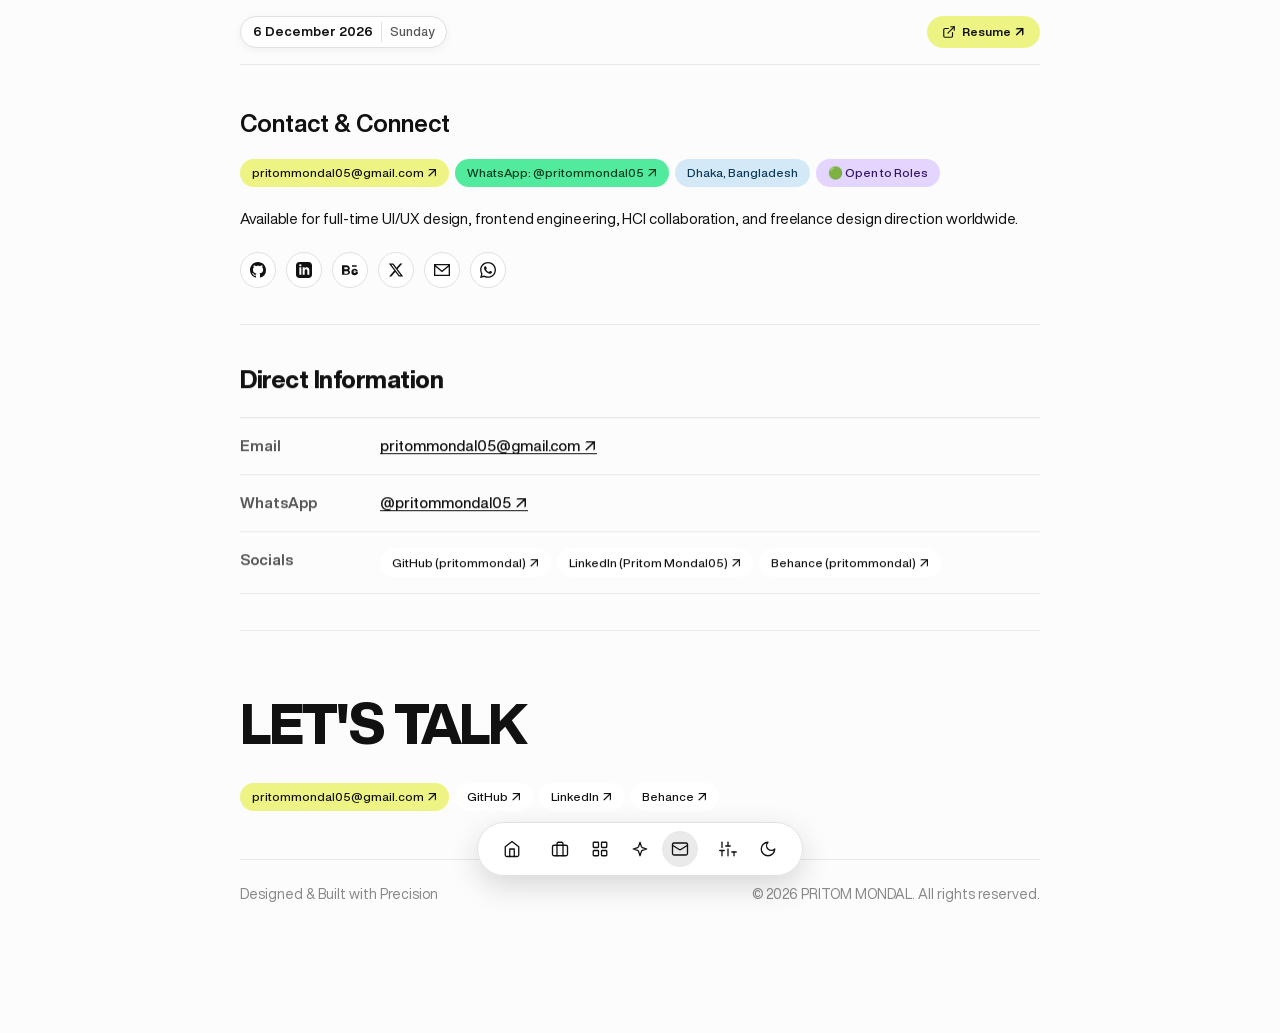
==== commit f0205770: "feat: replace phone links with WhatsApp integration and update UI component styles" ====
--- a/contact.html
+++ b/contact.html
@@ -32,7 +32,7 @@
       <h1 class="hero-title">Contact & Connect</h1>
       <div class="pill-group">
         <a href="mailto:pritommondal05@gmail.com" class="pill pill-yellow">pritommondal05@gmail.com ↗</a>
-        <a href="tel:+8801791634186" class="pill pill-green">+880 1791 634186 ↗</a>
+        <a href="https://wa.me/pritommondal05" target="_blank" class="pill pill-green">WhatsApp: @pritommondal05 ↗</a>
         <span class="pill pill-blue">Dhaka, Bangladesh</span>
         <span class="pill pill-purple">🟢 Open to Roles</span>
       </div>
@@ -57,8 +57,8 @@
         <a href="mailto:pritommondal05@gmail.com" class="social-icon-btn" aria-label="Email" title="Email (pritommondal05@gmail.com)">
           <svg viewBox="0 0 24 24"><path d="M0 3v18h24v-18h-24zm21.518 2l-9.518 7.713-9.518-7.713h19.036zm-19.518 14v-11.817l10 8.104 10-8.104v11.817h-20z"/></svg>
         </a>
-        <a href="tel:+8801791634186" class="social-icon-btn" aria-label="Phone" title="Phone (+880 1791 634186)">
-          <svg viewBox="0 0 24 24"><path d="M20 15.5c-1.2 0-2.4-.2-3.6-.6-.4-.1-.8 0-1.1.3l-2.2 2.2c-2.8-1.4-5.1-3.8-6.6-6.6l2.2-2.2c.3-.3.4-.7.3-1.1-.4-1.2-.6-2.4-.6-3.6 0-.6-.5-1-1-1h-3.5c-.6 0-1 .5-1 1 0 9.4 7.6 17 17 17 .6 0 1-.5 1-1v-3.5c0-.5-.5-1-1-1z"/></svg>
+        <a href="https://wa.me/pritommondal05" target="_blank" class="social-icon-btn" aria-label="WhatsApp" title="WhatsApp (@pritommondal05)">
+          <svg viewBox="0 0 24 24"><path fill="currentColor" d="M.057 24l1.687-6.163c-1.041-1.804-1.588-3.849-1.587-5.946.003-6.556 5.338-11.891 11.893-11.891 3.181.001 6.167 1.24 8.413 3.488 2.245 2.248 3.481 5.236 3.48 8.414-.003 6.557-5.338 11.892-11.893 11.892-1.99-.001-3.951-.5-5.688-1.448l-6.305 1.654zm6.597-3.807c1.676.995 3.276 1.591 5.392 1.592 5.448 0 9.886-4.434 9.889-9.885.002-5.462-4.415-9.89-9.881-9.892-5.452 0-9.887 4.434-9.889 9.884-.001 2.225.651 3.891 1.746 5.634l-.999 3.648 3.742-.981zm11.387-5.464c-.074-.124-.272-.198-.57-.347-.297-.149-1.758-.868-2.031-.967-.272-.099-.47-.149-.669.149-.198.297-.768.967-.941 1.165-.173.198-.347.223-.644.074-.297-.149-1.255-.462-2.39-1.475-.883-.788-1.48-1.761-1.653-2.059-.173-.297-.018-.458.13-.606.134-.133.297-.347.446-.521.151-.172.2-.296.3-.495.099-.198.05-.372-.025-.521-.075-.148-.669-1.611-.916-2.206-.242-.579-.487-.501-.669-.51l-.57-.01c-.198 0-.52.074-.792.372s-1.04 1.016-1.04 2.479 1.065 2.876 1.213 3.074c.149.198 2.095 3.2 5.076 4.487.709.306 1.263.489 1.694.626.712.226 1.36.194 1.872.118.571-.085 1.758-.719 2.006-1.413.248-.695.248-1.29.173-1.414z"/></svg>
         </a>
       </div>
     </section>
@@ -78,8 +78,10 @@
             </td>
           </tr>
           <tr>
-            <td class="table-label">Phone</td>
-            <td class="table-value">+880 1791 634186</td>
+            <td class="table-label">WhatsApp</td>
+            <td class="table-value">
+              <a href="https://wa.me/pritommondal05" target="_blank" class="project-url-link">@pritommondal05 ↗</a>
+            </td>
           </tr>
           <tr>
             <td class="table-label">Socials</td>
--- a/styles.css
+++ b/styles.css
@@ -89,6 +89,11 @@
   box-sizing: border-box;
   margin: 0;
   padding: 0;
+}
+
+img {
+  max-width: 100%;
+  height: auto;
 }
 
 html {
@@ -580,6 +585,11 @@
     grid-template-columns: 1fr;
     gap: 20px;
   }
+  .portrait-card {
+    max-width: 280px;
+    width: 100%;
+    margin: 0 auto;
+  }
 }
 
 .bio-text {
@@ -645,7 +655,8 @@
 
 .portrait-img {
   width: 100%;
-  height: 210px;
+  height: auto;
+  aspect-ratio: 1 / 1;
   object-fit: cover;
   object-position: top center;
   display: block;
@@ -911,7 +922,7 @@
 /* Project Screenshot Frame (Landing Page SS Upload Area) */
 .project-screenshot-frame {
   width: 100%;
-  height: 180px;
+  height: 220px;
   border-radius: 12px;
   border: 1px dashed var(--border-light);
   background-color: var(--bg-surface);
@@ -934,9 +945,17 @@
 .project-screenshot-img {
   width: 100%;
   height: 100%;
-  object-fit: cover;
-  object-position: top center;
+  object-fit: contain;
+  object-position: center;
   display: block;
+}
+
+@media (max-width: 640px) {
+  .project-screenshot-frame {
+    height: auto;
+    min-height: 160px;
+    aspect-ratio: 16 / 9;
+  }
 }
 
 .screenshot-placeholder-content {
@@ -1197,6 +1216,7 @@
   align-items: center;
   justify-content: center;
   padding: 24px;
+  overflow-y: auto;
 }
 
 .modal-overlay.active {
@@ -1206,12 +1226,16 @@
 .modal-content {
   max-width: 600px;
   width: 100%;
+  max-height: 90vh;
+  display: flex;
+  flex-direction: column;
   background: var(--bg-surface);
   border: 1px solid var(--border-color);
   border-radius: 16px;
   padding: 24px;
   position: relative;
   box-shadow: var(--shadow-lg);
+  overflow-y: auto;
 }
 
 .modal-close {
@@ -1229,10 +1253,13 @@
   display: flex;
   align-items: center;
   justify-content: center;
+  z-index: 10;
 }
 
 .modal-img {
   width: 100%;
+  max-height: 70vh;
+  object-fit: contain;
   border-radius: 12px;
   margin-top: 12px;
   border: 1px solid var(--border-light);
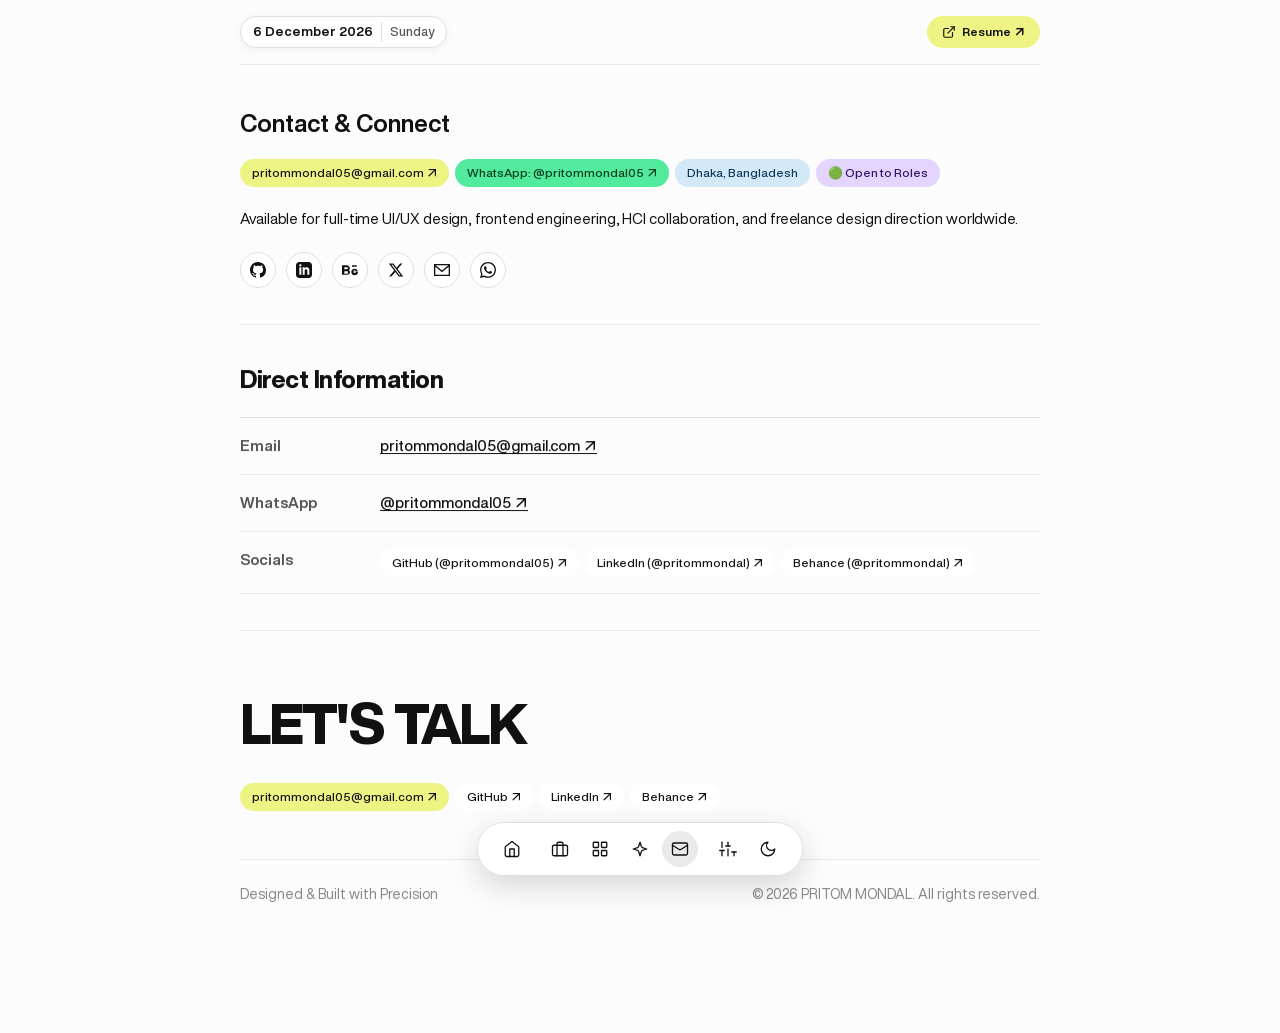
==== commit 4cb46829: "fix: update social and contact links across all pages (GitHub, LinkedIn, Email, Behance)" ====
--- a/contact.html
+++ b/contact.html
@@ -42,10 +42,10 @@
 
       <!-- Social Links (Icons Only) -->
       <div class="social-icons-row">
-        <a href="https://github.com/pritommondal" target="_blank" class="social-icon-btn" aria-label="GitHub" title="GitHub (pritommondal)">
+        <a href="https://github.com/pritommondal05" target="_blank" class="social-icon-btn" aria-label="GitHub" title="GitHub (@pritommondal05)">
           <svg viewBox="0 0 24 24"><path d="M12 0C5.37 0 0 5.37 0 12c0 5.31 3.435 9.795 8.205 11.385.6.105.825-.255.825-.57 0-.285-.015-1.23-.015-2.235-3.015.555-3.795-.735-4.035-1.41-.135-.345-.72-1.41-1.23-1.695-.42-.225-1.02-.78-.015-.795.945-.015 1.62.87 1.845 1.23 1.08 1.815 2.805 1.305 3.495.99.105-.78.42-1.305.765-1.605-2.67-.3-5.46-1.335-5.46-5.925 0-1.305.465-2.385 1.23-3.225-.12-.3-.54-1.53.12-3.18 0 0 1.005-.315 3.3 1.23.96-.27 1.98-.405 3-.405s2.04.135 3 .405c2.295-1.56 3.3-1.23 3.3-1.23.66 1.65.24 2.88.12 3.18.765.84 1.23 1.905 1.23 3.225 0 4.605-2.805 5.625-5.475 5.925.435.375.81 1.095.81 2.22 0 1.605-.015 2.895-.015 3.3 0 .315.225.69.825.57A12.02 12.02 0 0024 12c0-6.63-5.37-12-12-12z"/></svg>
         </a>
-        <a href="https://linkedin.com/in/pritommondal05" target="_blank" class="social-icon-btn" aria-label="LinkedIn" title="LinkedIn (Pritom Mondal05)">
+        <a href="https://www.linkedin.com/in/pritommondal/" target="_blank" class="social-icon-btn" aria-label="LinkedIn" title="LinkedIn (@pritommondal)">
           <svg viewBox="0 0 24 24"><path d="M19 0h-14c-2.761 0-5 2.239-5 5v14c0 2.761 2.239 5 5 5h14c2.762 0 5-2.239 5-5v-14c0-2.761-2.238-5-5-5zm-11 19h-3v-11h3v11zm-1.5-12.268c-.966 0-1.75-.79-1.75-1.764s.784-1.764 1.75-1.764 1.75.79 1.75 1.764-.783 1.764-1.75 1.764zm13.5 12.268h-3v-5.604c0-3.368-4-3.113-4 0v5.604h-3v-11h3v1.765c1.396-2.586 7-2.777 7 2.476v6.759z"/></svg>
         </a>
         <a href="https://behance.net/pritommondal" target="_blank" class="social-icon-btn" aria-label="Behance" title="Behance (pritommondal)">
@@ -87,9 +87,9 @@
             <td class="table-label">Socials</td>
             <td class="table-value">
               <div class="pill-group" style="margin-bottom: 0;">
-                <a href="https://github.com/pritommondal" target="_blank" class="pill pill-default">GitHub (pritommondal) ↗</a>
-                <a href="https://linkedin.com/in/pritommondal05" target="_blank" class="pill pill-default">LinkedIn (Pritom Mondal05) ↗</a>
-                <a href="https://behance.net/pritommondal" target="_blank" class="pill pill-default">Behance (pritommondal) ↗</a>
+                <a href="https://github.com/pritommondal05" target="_blank" class="pill pill-default">GitHub (@pritommondal05) ↗</a>
+                <a href="https://www.linkedin.com/in/pritommondal/" target="_blank" class="pill pill-default">LinkedIn (@pritommondal) ↗</a>
+                <a href="https://behance.net/pritommondal" target="_blank" class="pill pill-default">Behance (@pritommondal) ↗</a>
               </div>
             </td>
           </tr>
@@ -103,8 +103,8 @@
       
       <div class="pill-group">
         <a href="mailto:pritommondal05@gmail.com" class="pill pill-yellow">pritommondal05@gmail.com ↗</a>
-        <a href="https://github.com/pritommondal" target="_blank" class="pill pill-default">GitHub ↗</a>
-        <a href="https://linkedin.com/in/pritommondal05" target="_blank" class="pill pill-default">LinkedIn ↗</a>
+        <a href="https://github.com/pritommondal05" target="_blank" class="pill pill-default">GitHub ↗</a>
+        <a href="https://www.linkedin.com/in/pritommondal/" target="_blank" class="pill pill-default">LinkedIn ↗</a>
         <a href="https://behance.net/pritommondal" target="_blank" class="pill pill-default">Behance ↗</a>
       </div>
 
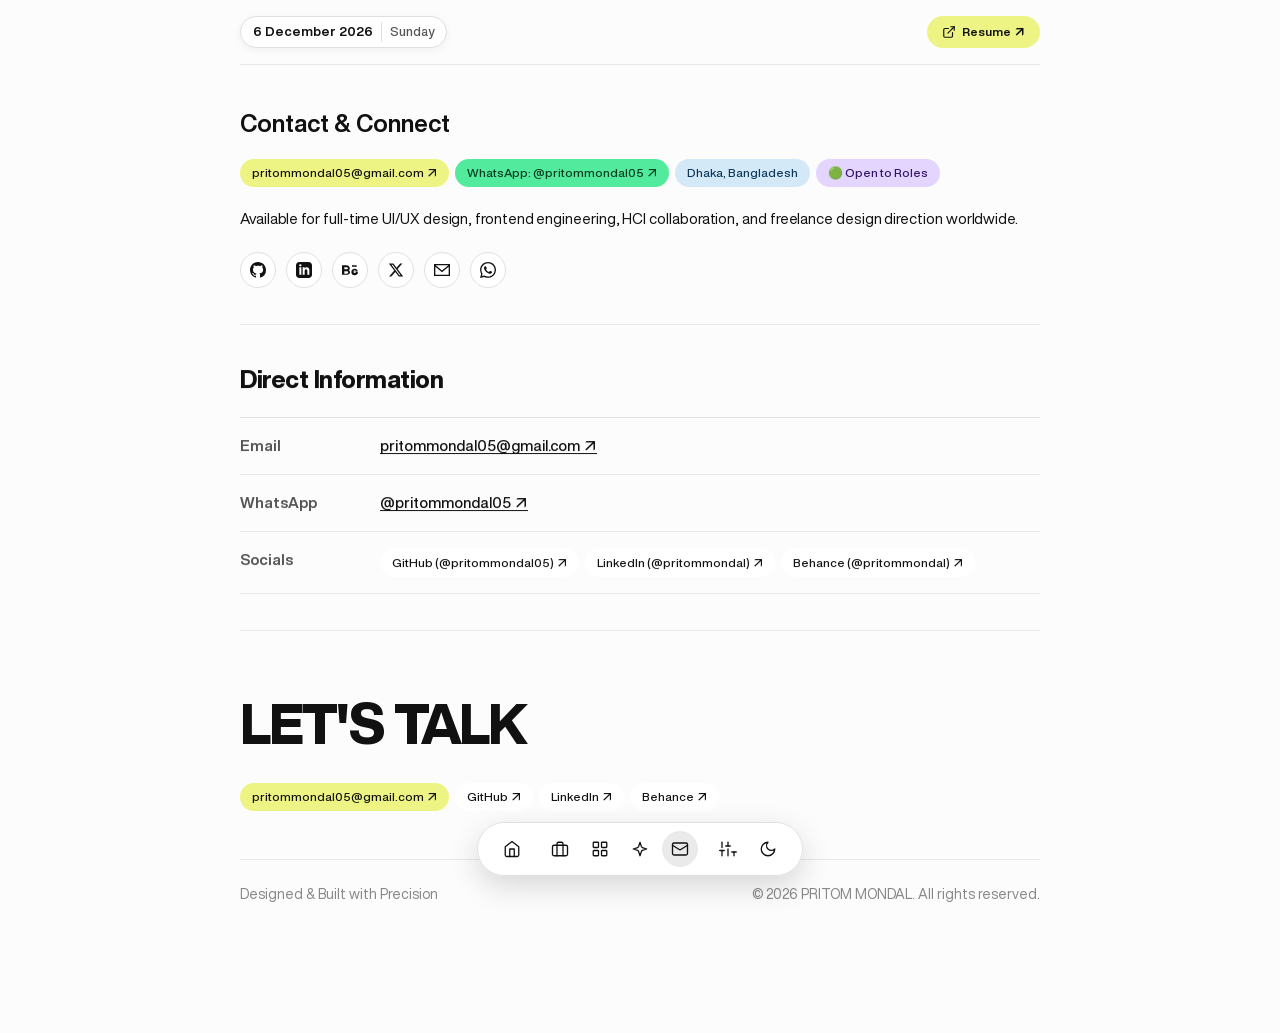
==== commit 7eeb8379: "chore: update resume link, project URLs, and remove social media pills" ====
--- a/contact.html
+++ b/contact.html
@@ -21,7 +21,7 @@
           <span class="date-day">Tuesday</span>
         </div>
       </div>
-      <a href="https://drive.google.com/file/d/1e5-CP3AB7VWY6UyfhyzO1Z9jJcnvUvpZ/view" target="_blank" class="resume-download-btn" title="View Resume (Google Drive)">
+      <a href="https://drive.google.com/file/d/1RW-F2kZMMAG6CLtleN9fIt5pmHs_56qC/view?usp=sharing" target="_blank" class="resume-download-btn" title="View Resume (Google Drive)">
         <svg viewBox="0 0 24 24" fill="none" stroke="currentColor" stroke-width="2" stroke-linecap="round" stroke-linejoin="round" style="width: 14px; height: 14px;"><path d="M18 13v6a2 2 0 0 1-2 2H5a2 2 0 0 1-2-2V8a2 2 0 0 1 2-2h6"/><polyline points="15 3 21 3 21 9"/><line x1="10" x2="21" y1="14" y2="3"/></svg>
         <span>Resume ↗</span>
       </a>
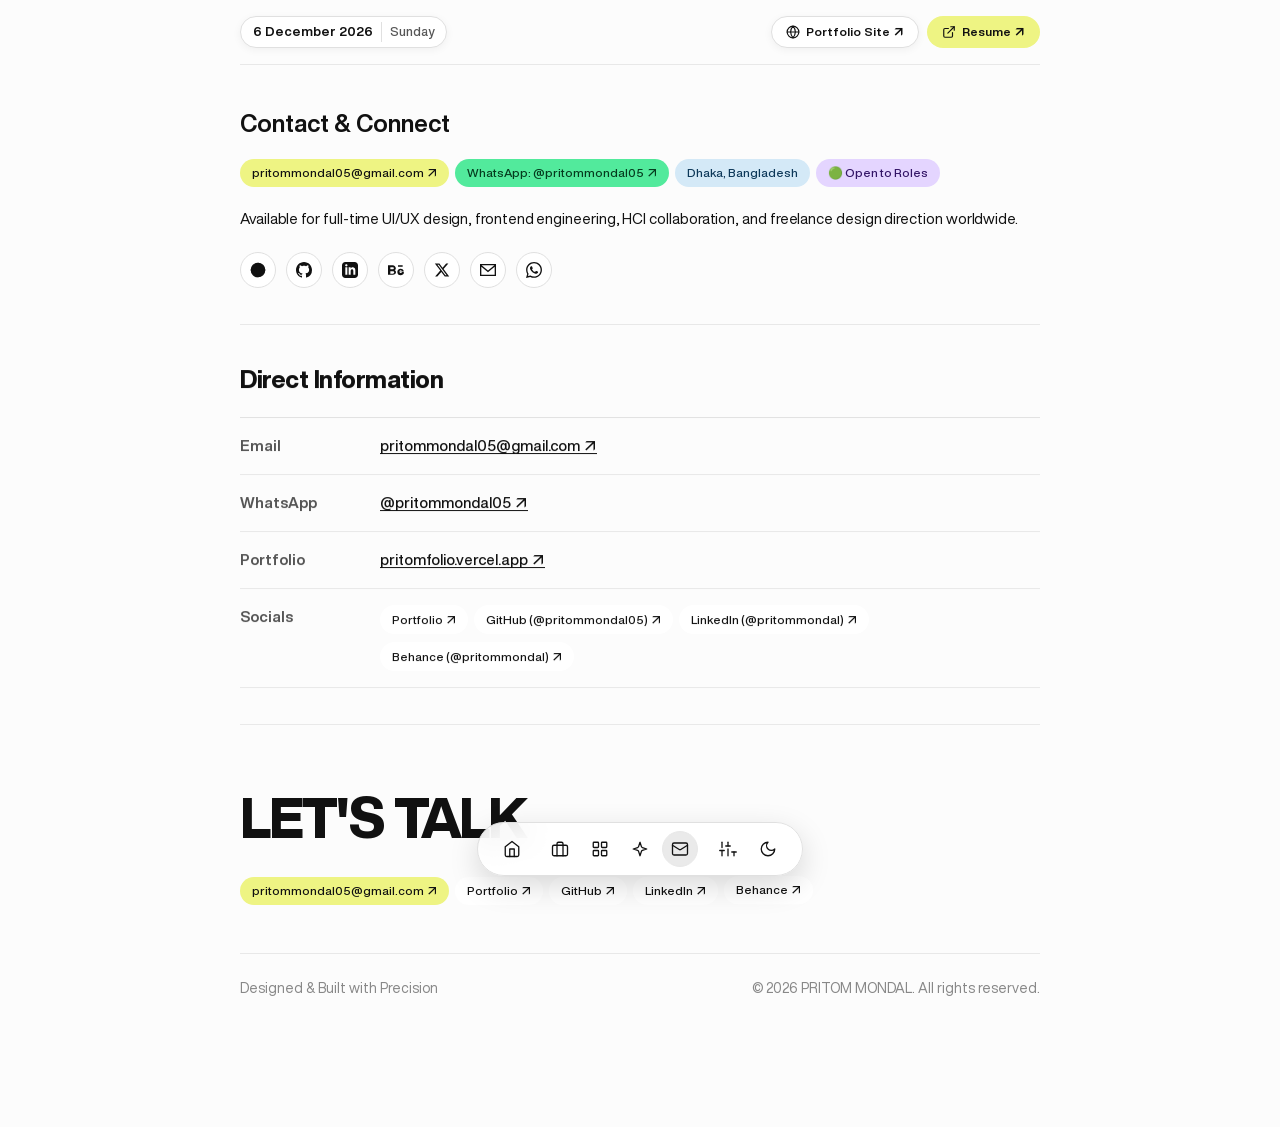
==== commit b5ccdff7: "feat: add project UI screenshots, portfolio links, and updated resume URLs across pages" ====
--- a/contact.html
+++ b/contact.html
@@ -21,10 +21,20 @@
           <span class="date-day">Tuesday</span>
         </div>
       </div>
-      <a href="https://drive.google.com/file/d/1RW-F2kZMMAG6CLtleN9fIt5pmHs_56qC/view?usp=sharing" target="_blank" class="resume-download-btn" title="View Resume (Google Drive)">
-        <svg viewBox="0 0 24 24" fill="none" stroke="currentColor" stroke-width="2" stroke-linecap="round" stroke-linejoin="round" style="width: 14px; height: 14px;"><path d="M18 13v6a2 2 0 0 1-2 2H5a2 2 0 0 1-2-2V8a2 2 0 0 1 2-2h6"/><polyline points="15 3 21 3 21 9"/><line x1="10" x2="21" y1="14" y2="3"/></svg>
-        <span>Resume ↗</span>
-      </a>
+      <div class="top-right-group">
+        <a href="https://pritomfolio.vercel.app/" target="_blank" class="portfolio-top-btn" title="Live Portfolio Site (pritomfolio.vercel.app)">
+          <svg viewBox="0 0 24 24" fill="none" stroke="currentColor" stroke-width="2" stroke-linecap="round" stroke-linejoin="round" style="width: 14px; height: 14px;">
+            <circle cx="12" cy="12" r="10"></circle>
+            <line x1="2" y1="12" x2="22" y2="12"></line>
+            <path d="M12 2a15.3 15.3 0 0 1 4 10 15.3 15.3 0 0 1-4 10 15.3 15.3 0 0 1-4-10 15.3 15.3 0 0 1 4-10z"></path>
+          </svg>
+          <span>Portfolio Site ↗</span>
+        </a>
+        <a href="https://drive.google.com/file/d/1ZfrBNfHJu0eXIbCAYcs7tsgkFVk-eYRf/view?usp=sharing" target="_blank" class="resume-download-btn" title="View Resume (Google Drive)">
+          <svg viewBox="0 0 24 24" fill="none" stroke="currentColor" stroke-width="2" stroke-linecap="round" stroke-linejoin="round" style="width: 14px; height: 14px;"><path d="M18 13v6a2 2 0 0 1-2 2H5a2 2 0 0 1-2-2V8a2 2 0 0 1 2-2h6"/><polyline points="15 3 21 3 21 9"/><line x1="10" x2="21" y1="14" y2="3"/></svg>
+          <span>Resume ↗</span>
+        </a>
+      </div>
     </header>
 
     <!-- Page Header -->
@@ -42,6 +52,13 @@
 
       <!-- Social Links (Icons Only) -->
       <div class="social-icons-row">
+        <a href="https://pritomfolio.vercel.app/" target="_blank" class="social-icon-btn" aria-label="Portfolio Site" title="Portfolio (pritomfolio.vercel.app)">
+          <svg viewBox="0 0 24 24" fill="none" stroke="currentColor" stroke-width="2" stroke-linecap="round" stroke-linejoin="round">
+            <circle cx="12" cy="12" r="10"></circle>
+            <line x1="2" y1="12" x2="22" y2="12"></line>
+            <path d="M12 2a15.3 15.3 0 0 1 4 10 15.3 15.3 0 0 1-4 10 15.3 15.3 0 0 1-4-10 15.3 15.3 0 0 1 4-10z"></path>
+          </svg>
+        </a>
         <a href="https://github.com/pritommondal05" target="_blank" class="social-icon-btn" aria-label="GitHub" title="GitHub (@pritommondal05)">
           <svg viewBox="0 0 24 24"><path d="M12 0C5.37 0 0 5.37 0 12c0 5.31 3.435 9.795 8.205 11.385.6.105.825-.255.825-.57 0-.285-.015-1.23-.015-2.235-3.015.555-3.795-.735-4.035-1.41-.135-.345-.72-1.41-1.23-1.695-.42-.225-1.02-.78-.015-.795.945-.015 1.62.87 1.845 1.23 1.08 1.815 2.805 1.305 3.495.99.105-.78.42-1.305.765-1.605-2.67-.3-5.46-1.335-5.46-5.925 0-1.305.465-2.385 1.23-3.225-.12-.3-.54-1.53.12-3.18 0 0 1.005-.315 3.3 1.23.96-.27 1.98-.405 3-.405s2.04.135 3 .405c2.295-1.56 3.3-1.23 3.3-1.23.66 1.65.24 2.88.12 3.18.765.84 1.23 1.905 1.23 3.225 0 4.605-2.805 5.625-5.475 5.925.435.375.81 1.095.81 2.22 0 1.605-.015 2.895-.015 3.3 0 .315.225.69.825.57A12.02 12.02 0 0024 12c0-6.63-5.37-12-12-12z"/></svg>
         </a>
@@ -84,9 +101,16 @@
             </td>
           </tr>
           <tr>
+            <td class="table-label">Portfolio</td>
+            <td class="table-value">
+              <a href="https://pritomfolio.vercel.app/" target="_blank" class="project-url-link">pritomfolio.vercel.app ↗</a>
+            </td>
+          </tr>
+          <tr>
             <td class="table-label">Socials</td>
             <td class="table-value">
               <div class="pill-group" style="margin-bottom: 0;">
+                <a href="https://pritomfolio.vercel.app/" target="_blank" class="pill pill-default">Portfolio ↗</a>
                 <a href="https://github.com/pritommondal05" target="_blank" class="pill pill-default">GitHub (@pritommondal05) ↗</a>
                 <a href="https://www.linkedin.com/in/pritommondal/" target="_blank" class="pill pill-default">LinkedIn (@pritommondal) ↗</a>
                 <a href="https://behance.net/pritommondal" target="_blank" class="pill pill-default">Behance (@pritommondal) ↗</a>
@@ -103,6 +127,7 @@
       
       <div class="pill-group">
         <a href="mailto:pritommondal05@gmail.com" class="pill pill-yellow">pritommondal05@gmail.com ↗</a>
+        <a href="https://pritomfolio.vercel.app/" target="_blank" class="pill pill-default">Portfolio ↗</a>
         <a href="https://github.com/pritommondal05" target="_blank" class="pill pill-default">GitHub ↗</a>
         <a href="https://www.linkedin.com/in/pritommondal/" target="_blank" class="pill pill-default">LinkedIn ↗</a>
         <a href="https://behance.net/pritommondal" target="_blank" class="pill pill-default">Behance ↗</a>
--- a/styles.css
+++ b/styles.css
@@ -162,6 +162,36 @@
   font-weight: 500;
   padding-left: 8px;
   border-left: 1px solid var(--border-color);
+}
+
+.top-right-group {
+  display: flex;
+  align-items: center;
+  gap: 8px;
+  flex-wrap: wrap;
+}
+
+.portfolio-top-btn {
+  display: inline-flex;
+  align-items: center;
+  gap: 6px;
+  font-size: 12px;
+  font-weight: 700;
+  color: var(--text-primary);
+  background-color: var(--bg-surface);
+  padding: 6px 14px;
+  border-radius: 999px;
+  text-decoration: none;
+  border: 1px solid var(--border-color);
+  box-shadow: var(--shadow-sm);
+  transition: transform 0.2s cubic-bezier(0.175, 0.885, 0.32, 1.275), box-shadow 0.2s ease, background-color var(--transition-fast), border-color var(--transition-fast);
+}
+
+.portfolio-top-btn:hover {
+  transform: translateY(-2px) scale(1.03);
+  background-color: var(--bg-hover);
+  border-color: var(--text-primary);
+  box-shadow: var(--shadow-sm);
 }
 
 .resume-download-btn {
@@ -919,41 +949,47 @@
   margin-bottom: 6px;
 }
 
-/* Project Screenshot Frame (Landing Page SS Upload Area) */
+/* Project Screenshot Cover Frame */
 .project-screenshot-frame {
   width: 100%;
-  height: 220px;
+  height: 250px;
   border-radius: 12px;
-  border: 1px dashed var(--border-light);
+  border: 1px solid var(--border-light);
   background-color: var(--bg-surface);
   margin-top: 14px;
   margin-bottom: 14px;
   overflow: hidden;
   position: relative;
-  display: flex;
-  align-items: center;
-  justify-content: center;
-  transition: border-color var(--transition-fast), background-color var(--transition-fast);
+  display: block;
+  text-decoration: none;
+  cursor: pointer;
+  box-shadow: var(--shadow-sm);
+  transition: border-color var(--transition-fast), box-shadow var(--transition-fast), transform var(--transition-fast);
 }
 
 .project-screenshot-frame:hover {
-  border-style: solid;
   border-color: var(--text-primary);
-  background-color: var(--bg-hover);
+  transform: translateY(-2px);
+  box-shadow: 0 10px 24px -6px rgba(0, 0, 0, 0.12);
 }
 
 .project-screenshot-img {
   width: 100%;
   height: 100%;
-  object-fit: contain;
-  object-position: center;
+  object-fit: cover;
+  object-position: top center;
   display: block;
+  transition: transform 0.4s ease;
+}
+
+.project-screenshot-frame:hover .project-screenshot-img {
+  transform: scale(1.025);
 }
 
 @media (max-width: 640px) {
   .project-screenshot-frame {
     height: auto;
-    min-height: 160px;
+    min-height: 170px;
     aspect-ratio: 16 / 9;
   }
 }
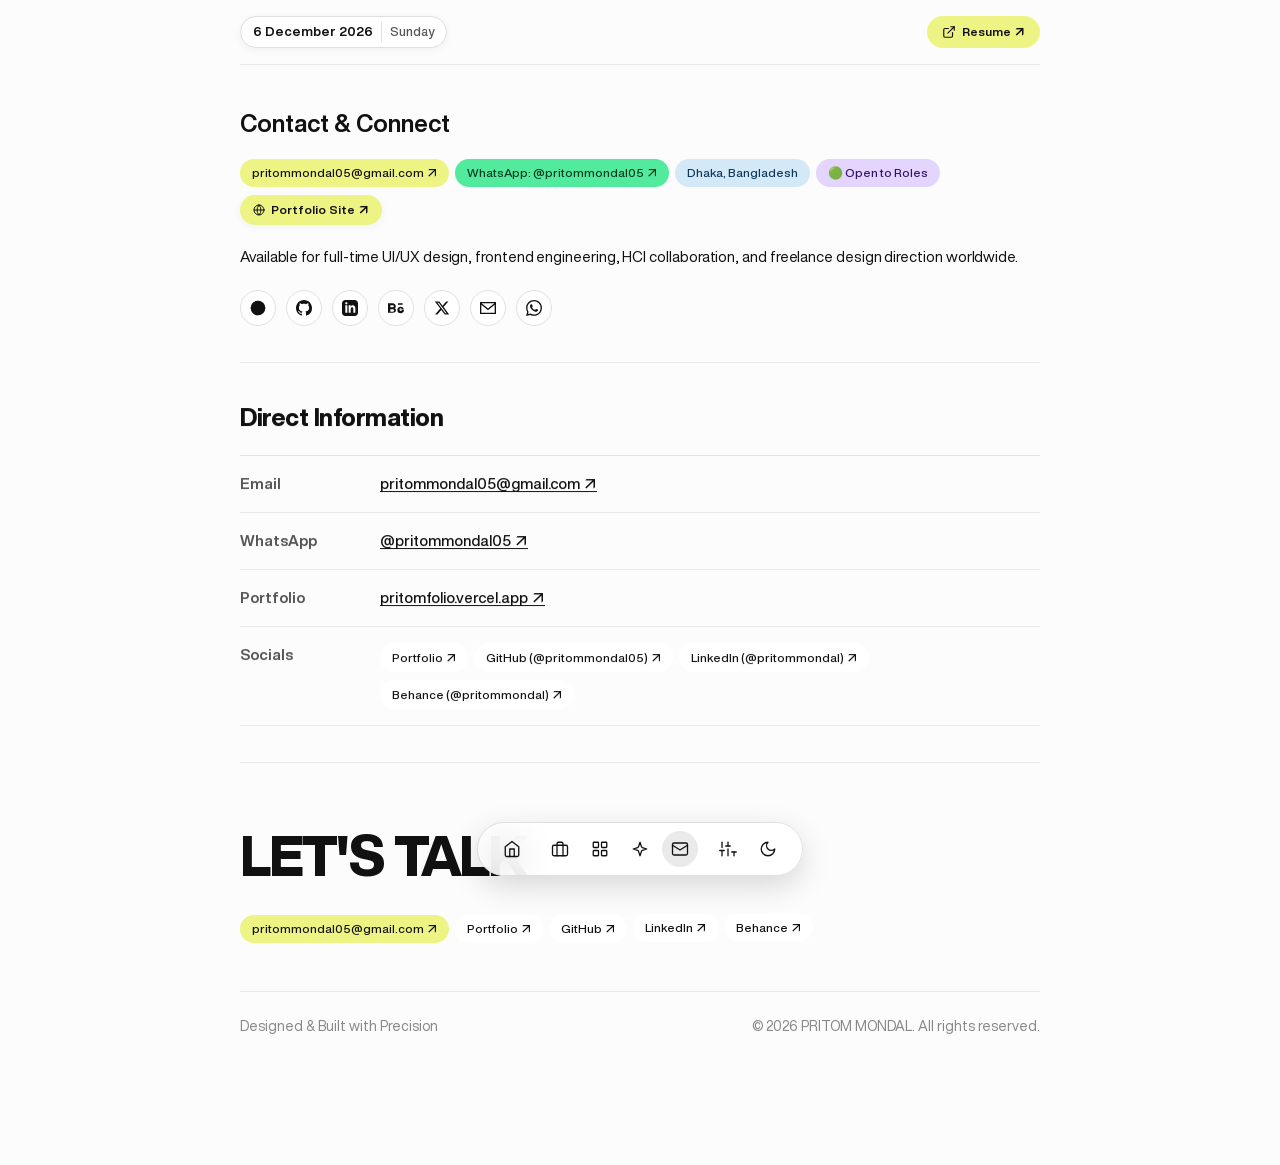
==== commit 06b5ab04: "refactor: move portfolio link from top header group to page tags across pages" ====
--- a/contact.html
+++ b/contact.html
@@ -21,20 +21,10 @@
           <span class="date-day">Tuesday</span>
         </div>
       </div>
-      <div class="top-right-group">
-        <a href="https://pritomfolio.vercel.app/" target="_blank" class="portfolio-top-btn" title="Live Portfolio Site (pritomfolio.vercel.app)">
-          <svg viewBox="0 0 24 24" fill="none" stroke="currentColor" stroke-width="2" stroke-linecap="round" stroke-linejoin="round" style="width: 14px; height: 14px;">
-            <circle cx="12" cy="12" r="10"></circle>
-            <line x1="2" y1="12" x2="22" y2="12"></line>
-            <path d="M12 2a15.3 15.3 0 0 1 4 10 15.3 15.3 0 0 1-4 10 15.3 15.3 0 0 1-4-10 15.3 15.3 0 0 1 4-10z"></path>
-          </svg>
-          <span>Portfolio Site ↗</span>
-        </a>
-        <a href="https://drive.google.com/file/d/1ZfrBNfHJu0eXIbCAYcs7tsgkFVk-eYRf/view?usp=sharing" target="_blank" class="resume-download-btn" title="View Resume (Google Drive)">
-          <svg viewBox="0 0 24 24" fill="none" stroke="currentColor" stroke-width="2" stroke-linecap="round" stroke-linejoin="round" style="width: 14px; height: 14px;"><path d="M18 13v6a2 2 0 0 1-2 2H5a2 2 0 0 1-2-2V8a2 2 0 0 1 2-2h6"/><polyline points="15 3 21 3 21 9"/><line x1="10" x2="21" y1="14" y2="3"/></svg>
-          <span>Resume ↗</span>
-        </a>
-      </div>
+      <a href="https://drive.google.com/file/d/1ZfrBNfHJu0eXIbCAYcs7tsgkFVk-eYRf/view?usp=sharing" target="_blank" class="resume-download-btn" title="View Resume (Google Drive)">
+        <svg viewBox="0 0 24 24" fill="none" stroke="currentColor" stroke-width="2" stroke-linecap="round" stroke-linejoin="round" style="width: 14px; height: 14px;"><path d="M18 13v6a2 2 0 0 1-2 2H5a2 2 0 0 1-2-2V8a2 2 0 0 1 2-2h6"/><polyline points="15 3 21 3 21 9"/><line x1="10" x2="21" y1="14" y2="3"/></svg>
+        <span>Resume ↗</span>
+      </a>
     </header>
 
     <!-- Page Header -->
@@ -45,6 +35,14 @@
         <a href="https://wa.me/pritommondal05" target="_blank" class="pill pill-green">WhatsApp: @pritommondal05 ↗</a>
         <span class="pill pill-blue">Dhaka, Bangladesh</span>
         <span class="pill pill-purple">🟢 Open to Roles</span>
+        <a href="https://pritomfolio.vercel.app/" target="_blank" class="pill pill-portfolio" title="Visit Live Portfolio Site (pritomfolio.vercel.app)">
+          <svg viewBox="0 0 24 24" fill="none" stroke="currentColor" stroke-width="2" stroke-linecap="round" stroke-linejoin="round" style="width: 12px; height: 12px;">
+            <circle cx="12" cy="12" r="10"></circle>
+            <line x1="2" y1="12" x2="22" y2="12"></line>
+            <path d="M12 2a15.3 15.3 0 0 1 4 10 15.3 15.3 0 0 1-4 10 15.3 15.3 0 0 1-4-10 15.3 15.3 0 0 1 4-10z"></path>
+          </svg>
+          <span>Portfolio Site ↗</span>
+        </a>
       </div>
       <p class="bio-text">
         Available for full-time UI/UX design, frontend engineering, HCI collaboration, and freelance design direction worldwide.
--- a/styles.css
+++ b/styles.css
@@ -164,35 +164,6 @@
   border-left: 1px solid var(--border-color);
 }
 
-.top-right-group {
-  display: flex;
-  align-items: center;
-  gap: 8px;
-  flex-wrap: wrap;
-}
-
-.portfolio-top-btn {
-  display: inline-flex;
-  align-items: center;
-  gap: 6px;
-  font-size: 12px;
-  font-weight: 700;
-  color: var(--text-primary);
-  background-color: var(--bg-surface);
-  padding: 6px 14px;
-  border-radius: 999px;
-  text-decoration: none;
-  border: 1px solid var(--border-color);
-  box-shadow: var(--shadow-sm);
-  transition: transform 0.2s cubic-bezier(0.175, 0.885, 0.32, 1.275), box-shadow 0.2s ease, background-color var(--transition-fast), border-color var(--transition-fast);
-}
-
-.portfolio-top-btn:hover {
-  transform: translateY(-2px) scale(1.03);
-  background-color: var(--bg-hover);
-  border-color: var(--text-primary);
-  box-shadow: var(--shadow-sm);
-}
 
 .resume-download-btn {
   display: inline-flex;
@@ -602,6 +573,26 @@
   color: var(--pill-default-text);
 }
 
+.pill-portfolio {
+  display: inline-flex;
+  align-items: center;
+  gap: 6px;
+  background-color: var(--pill-yellow-bg);
+  color: var(--pill-yellow-text);
+  font-weight: 700;
+  border: 1px solid transparent;
+  cursor: pointer;
+  text-decoration: none;
+  box-shadow: var(--shadow-sm);
+  transition: transform 0.2s cubic-bezier(0.175, 0.885, 0.32, 1.275), box-shadow 0.2s ease, filter 0.2s ease;
+}
+
+.pill-portfolio:hover {
+  transform: translateY(-2px) scale(1.04);
+  box-shadow: var(--shadow-md);
+  filter: brightness(0.95);
+}
+
 /* Bio & Portrait Banner Grid */
 .hero-content-grid {
   display: grid;
@@ -949,10 +940,11 @@
   margin-bottom: 6px;
 }
 
-/* Project Screenshot Cover Frame */
+/* Project Screenshot Cover Frame (Exact 16:9 Aspect Ratio, Zero White Space) */
 .project-screenshot-frame {
   width: 100%;
-  height: 250px;
+  aspect-ratio: 16 / 9;
+  height: auto;
   border-radius: 12px;
   border: 1px solid var(--border-light);
   background-color: var(--bg-surface);
@@ -974,24 +966,16 @@
 }
 
 .project-screenshot-img {
-  width: 100%;
-  height: 100%;
-  object-fit: cover;
-  object-position: top center;
-  display: block;
+  width: 100% !important;
+  height: 100% !important;
+  object-fit: cover !important;
+  object-position: center top !important;
+  display: block !important;
   transition: transform 0.4s ease;
 }
 
 .project-screenshot-frame:hover .project-screenshot-img {
   transform: scale(1.025);
-}
-
-@media (max-width: 640px) {
-  .project-screenshot-frame {
-    height: auto;
-    min-height: 170px;
-    aspect-ratio: 16 / 9;
-  }
 }
 
 .screenshot-placeholder-content {
